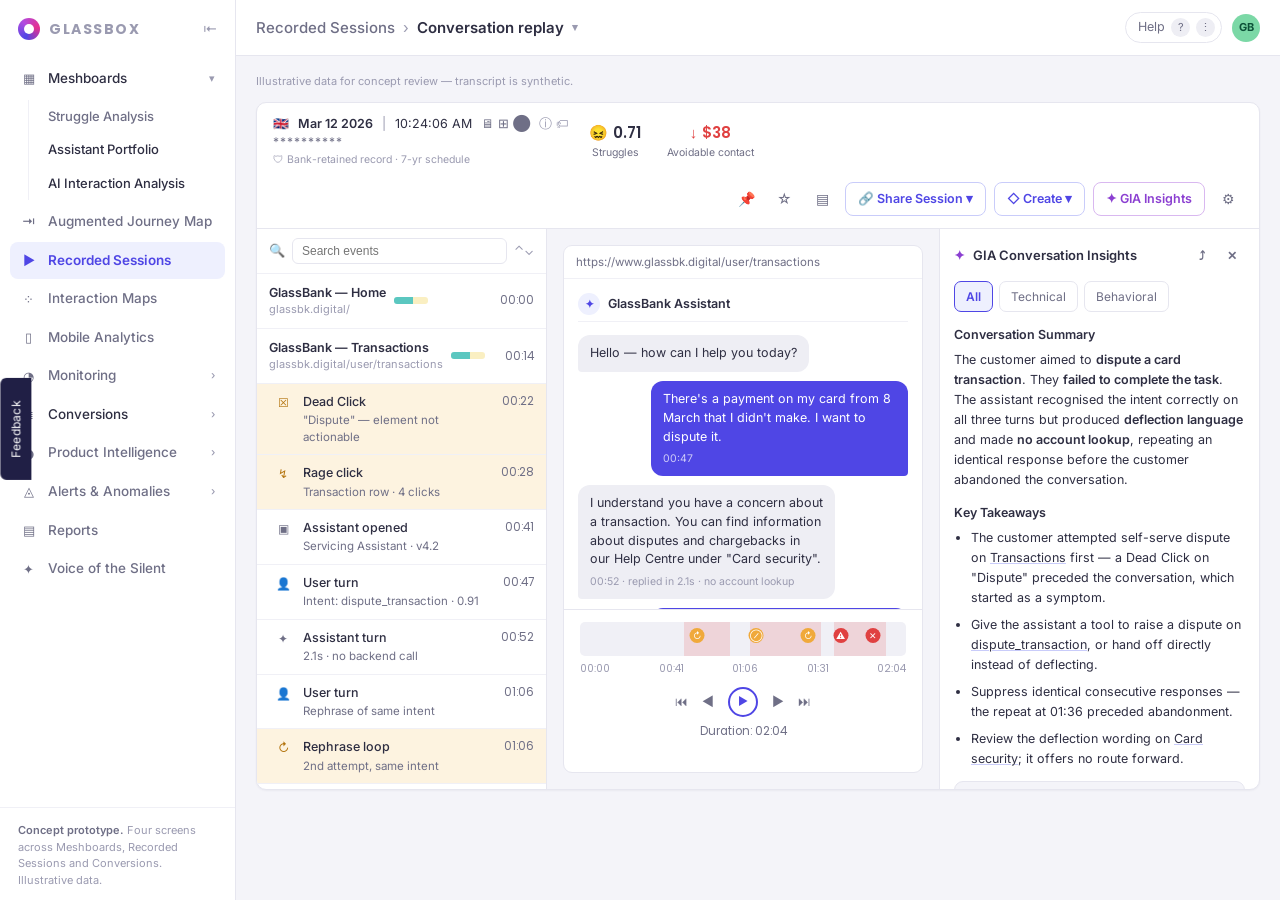
==== conversation.html @ 2b4bea92 "Add Assistant Portfolio meshboard and cross-channel evidence details New portfolio.html: an illustra" ====
<!DOCTYPE html>
<html lang="en">
<head>
<meta charset="utf-8">
<meta name="viewport" content="width=device-width, initial-scale=1">
<title>Conversation Replay · Glassbox</title>
<link rel="preconnect" href="https://fonts.googleapis.com">
<link rel="preconnect" href="https://fonts.gstatic.com" crossorigin>
<link href="https://fonts.googleapis.com/css2?family=Inter:wght@400;500;600;700&family=Poppins:wght@400;500;600;700&display=swap" rel="stylesheet">
<link rel="icon" href="data:image/svg+xml,<svg xmlns=%22http://www.w3.org/2000/svg%22 viewBox=%220 0 32 32%22><circle cx=%2216%22 cy=%2216%22 r=%2212%22 fill=%22none%22 stroke=%22%234F46E5%22 stroke-width=%227%22/></svg>">
<link rel="stylesheet" href="styles.css">
</head>
<body>
<div class="feedback-tab">Feedback</div>
<div class="app">

  <aside class="side">
    <div class="brand"><span class="mark"></span><span class="wordmark">GLASSBOX</span><span class="collapse">⇤</span></div>
    <nav class="nav">
      <a href="index.html"><span class="ico">▦</span>Meshboards<span class="chev">▾</span></a>
      <div class="subgroup">
        <button class="inert sub" tabindex="-1">Struggle Analysis</button>
        <a class="sub" href="portfolio.html">Assistant Portfolio</a>
        <a class="sub" href="index.html">AI Interaction Analysis</a>
      </div>
      <button class="inert" tabindex="-1"><span class="ico">⇥</span>Augmented Journey Map</button>
      <a class="active" href="conversation.html"><span class="ico">▶</span>Recorded Sessions</a>
      <button class="inert" tabindex="-1"><span class="ico">⁘</span>Interaction Maps</button>
      <button class="inert" tabindex="-1"><span class="ico">▯</span>Mobile Analytics</button>
      <button class="inert" tabindex="-1"><span class="ico">◔</span>Monitoring<span class="chev">›</span></button>
      <a href="funnel.html"><span class="ico">≣</span>Conversions<span class="chev">›</span></a>
      <button class="inert" tabindex="-1"><span class="ico">◑</span>Product Intelligence<span class="chev">›</span></button>
      <button class="inert" tabindex="-1"><span class="ico">◬</span>Alerts &amp; Anomalies<span class="chev">›</span></button>
      <button class="inert" tabindex="-1"><span class="ico">▤</span>Reports</button>
      <button class="inert" tabindex="-1"><span class="ico">✦</span>Voice of the Silent</button>
    </nav>
    <div class="foot">
      <b>Concept prototype.</b> Four screens across Meshboards, Recorded Sessions and Conversions. Illustrative data.
    </div>
  </aside>

  <main class="main">
    <div class="topbar">
      <div class="crumb"><span class="muted">Recorded Sessions</span><span class="sep">›</span>Conversation replay<span class="caret">▾</span></div>
      <div class="top-right">
        <div class="help">Help <span class="b">?</span><span class="b">⋮</span></div>
        <div class="avatar">GB</div>
      </div>
    </div>

    <div class="canvas">
      <div class="illus">Illustrative data for concept review — transcript is synthetic.</div>
      <div class="replay">

        <div class="rhead">
          <div>
            <div class="meta"><span>🇬🇧</span><span class="date">Mar 12 2026</span><span style="color:var(--faint)">|</span>
              <span>10:24:06 AM</span><span style="color:var(--dim)">🖥 ⊞ ⬤</span><span style="color:var(--faint)">ⓘ 🏷</span></div>
            <div class="uid">**********</div>
            <div class="guard">🛡 Bank-retained record · 7-yr schedule</div>
          </div>
          <div class="stat"><div class="n">😖 <span data-bind="replay.struggleScore">0.71</span></div><div class="c">Struggles</div></div>
          <div class="stat"><div class="n" style="color:var(--red)">↓ <span data-bind="replay.avoidableContact">$38</span></div><div class="c">Avoidable contact</div></div>
          <div class="acts">
            <button class="iconbtn" aria-label="Pin">📌</button><button class="iconbtn" aria-label="Favourite">☆</button><button class="iconbtn" aria-label="List">▤</button>
            <span class="pill">🔗 Share Session ▾</span>
            <span class="pill">◇ Create ▾</span>
            <button class="gia" id="giaBtn" aria-expanded="true" aria-controls="giaPanel">✦ GIA Insights</button>
            <button class="iconbtn" aria-label="Settings">⚙</button>
          </div>
        </div>

        <div class="rbody">

          <div class="events">
            <div class="evsearch"><span style="color:var(--faint)">🔍</span><input placeholder="Search events" aria-label="Search events"><span style="color:var(--faint)">⌃⌄</span></div>

            <div class="pagerow"><div><div class="t">GlassBank — Home</div><div class="u">glassbk.digital/</div></div>
              <div class="strugbar"></div><div class="time">00:00</div></div>
            <div class="pagerow"><div><div class="t">GlassBank — Transactions</div><div class="u">glassbk.digital/user/transactions</div></div>
              <div class="strugbar"></div><div class="time">00:14</div></div>

            <div class="ev flag"><span class="ei">☒</span><div><div class="en">Dead Click</div><div class="ed">"Dispute" — element not actionable</div></div><span class="et">00:22</span></div>
            <div class="ev flag"><span class="ei">↯</span><div><div class="en">Rage click</div><div class="ed">Transaction row · 4 clicks</div></div><span class="et">00:28</span></div>
            <div class="ev"><span class="ei">▣</span><div><div class="en">Assistant opened</div><div class="ed">Servicing Assistant · v4.2</div></div><span class="et">00:41</span></div>
            <div class="ev"><span class="ei">👤</span><div><div class="en">User turn</div><div class="ed">Intent: dispute_transaction · 0.91</div></div><span class="et">00:47</span></div>
            <div class="ev"><span class="ei">✦</span><div><div class="en">Assistant turn</div><div class="ed">2.1s · no backend call</div></div><span class="et">00:52</span></div>
            <div class="ev"><span class="ei">👤</span><div><div class="en">User turn</div><div class="ed">Rephrase of same intent</div></div><span class="et">01:06</span></div>
            <div class="ev flag"><span class="ei">↻</span><div><div class="en">Rephrase loop</div><div class="ed">2nd attempt, same intent</div></div><span class="et">01:06</span></div>
            <div class="ev"><span class="ei">✦</span><div><div class="en">Assistant turn</div><div class="ed">1.9s · no backend call</div></div><span class="et">01:11</span></div>
            <div class="ev flag"><span class="ei">⊘</span><div><div class="en">Deflection language</div><div class="ed">"you'll need to contact us"</div></div><span class="et">01:11</span></div>
            <div class="ev"><span class="ei">👤</span><div><div class="en">User turn</div><div class="ed">Rephrase of same intent</div></div><span class="et">01:31</span></div>
            <div class="ev flag"><span class="ei">↻</span><div><div class="en">Rephrase loop</div><div class="ed">3rd attempt, same intent</div></div><span class="et">01:31</span></div>
            <div class="ev bad"><span class="ei">⚠</span><div><div class="en">Repeated intent failure</div><div class="ed">dispute_transaction · 3 turns</div></div><span class="et">01:36</span></div>
            <div class="ev bad"><span class="ei">✕</span><div><div class="en">Conversation abandoned</div><div class="ed">Closed without escalating</div></div><span class="et">01:52</span></div>
            <div class="ev"><span class="ei">↩</span><div><div class="en">Page exit</div><div class="ed">No task completed</div></div><span class="et">02:04</span></div>
            <div class="ev flag"><span class="ei">☎</span><div><div class="en">Contact centre call</div><div class="ed">Next day · same topic</div></div><span class="et">+1 day</span></div>
          </div>

          <div class="stage">
            <div class="browser">
              <div class="url">https://www.glassbk.digital/user/transactions</div>
              <div class="chatwrap">
                <div class="chat-h"><span class="avat">✦</span><span class="nm">GlassBank Assistant</span></div>

                <div class="msg bot">Hello — how can I help you today?</div>
                <div class="msg user">There's a payment on my card from 8 March that I didn't make. I want to dispute it.
                  <span class="lat">00:47</span></div>
                <div class="msg bot">I understand you have a concern about a transaction. You can find information about
                  disputes and chargebacks in our Help Centre under "Card security".
                  <span class="lat">00:52 · replied in 2.1s · no account lookup</span></div>
                <div class="msg user">I don't want an article. I need to actually report this specific payment.
                  <span class="lat">01:06</span></div>
                <div class="flagline">↻ Rephrase loop — same intent, 2nd attempt</div>
                <div class="msg bot">I'm not able to raise a dispute for you here. You'll need to contact us so a member
                  of the team can look into it.
                  <span class="lat">01:11 · replied in 1.9s · no account lookup</span></div>
                <div class="flagline">⊘ Deflection language detected</div>
                <div class="msg user">Can you at least tell me what the payment was?
                  <span class="lat">01:31</span></div>
                <div class="msg bot">I'm not able to raise a dispute for you here. You'll need to contact us so a member
                  of the team can look into it.
                  <span class="lat">01:36 · identical response</span></div>
                <div class="flagline bad">⚠ Repeated intent failure — conversation abandoned at 01:52</div>
              </div>

              <div class="scrub">
                <div class="track">
                  <div class="band" style="left:32%;width:14%"></div>
                  <div class="band" style="left:52%;width:22%"></div>
                  <div class="band" style="left:78%;width:16%"></div>
                  <div class="mk" style="left:36%">↻</div>
                  <div class="mk" style="left:54%">⊘</div>
                  <div class="mk" style="left:70%">↻</div>
                  <div class="mk r" style="left:80%">⚠</div>
                  <div class="mk r" style="left:90%">✕</div>
                </div>
                <div class="ticks"><span>00:00</span><span>00:41</span><span>01:06</span><span>01:31</span><span>02:04</span></div>
                <div class="controls">
                  <span>⏮</span><span>◀</span><span class="play">▶</span><span>▶</span><span>⏭</span>
                </div>
                <div class="dur" style="text-align:center;margin-top:6px">Duration: <span data-bind="replay.duration">02:04</span></div>
              </div>
            </div>
          </div>

          <div class="insights ins" id="giaPanel">
            <div class="ins-h"><span style="color:#8B3FD1">✦</span>GIA Conversation Insights
              <span class="ins-acts"><button class="iconbtn" aria-label="Share insights">⤴</button><button class="iconbtn" id="giaClose" aria-label="Close insights">✕</button></span>
            </div>
            <div class="tabs">
              <button class="on">All</button><button>Technical</button><button>Behavioral</button>
            </div>

            <h4>Conversation Summary</h4>
            <p>The customer aimed to <b>dispute a card transaction</b>. They <b>failed to complete the task</b>.
               The assistant recognised the intent correctly on all three turns but produced
               <b>deflection language</b> and made <b>no account lookup</b>, repeating an identical response
               before the customer abandoned the conversation.</p>

            <h4>Key Takeaways</h4>
            <ul>
              <li>The customer attempted self-serve dispute on <u>Transactions</u> first — a Dead Click on "Dispute" preceded the conversation, which started as a symptom.</li>
              <li>Give the assistant a tool to raise a dispute on <u>dispute_transaction</u>, or hand off directly instead of deflecting.</li>
              <li>Suppress identical consecutive responses — the repeat at 01:36 preceded abandonment.</li>
              <li>Review the deflection wording on <u>Card security</u>; it offers no route forward.</li>
            </ul>

            <div class="verdict">
              <div class="top"><span style="color:var(--red)">⚑</span><span class="name">Missing tooling</span><span class="conf">87% confidence</span></div>
              <div class="why">
                Consistent with a missing capability: <em>intent recognised</em> at 0.91 on all turns ·
                <em>no backend call</em> during the conversation ·
                <em>deflection phrasing</em> matched on 2 turns · <em>no state change</em> on the account.<br>
                Seen in <u>4,212 conversations</u> with this signature this month.
              </div>
            </div>

            <div class="askbox">Ask a question about this conversation<span class="go">→</span></div>
          </div>

        </div>
      </div>
    </div>
  </main>
</div>

<script src="data.js"></script>
<script src="app.js"></script>
</body>
</html>
---- styles.css ----
/* Glassbox — AI Interaction Analysis concept prototype */

:root{
  --bg:#F4F4F9; --card:#FFFFFF; --border:#E6E6EF; --border-soft:#F0F0F6;
  --text:#2E2E42; --dim:#6F6F86; --faint:#9A9AB0;
  --indigo:#4F46E5; --indigo-soft:#EEF0FE; --indigo-line:#C9CCFA;
  --navy:#201F45; --pink:#E5308F;
  --amber:#F0A93B; --amber-soft:#FDF3E0;
  --red:#E04141; --red-band:rgba(224,65,65,.16); --red-soft:#FBE3E3;
  --green:#12A57A; --green-soft:#DEF5EC;
  --yellow-chip:#FAEFC2; --grey-chip:#EEEEF4;
  --teal:#5BC7C0;
  --shadow:0 1px 2px rgba(32,31,69,.05);
}
@media (prefers-color-scheme: dark){
  :root:not([data-theme="light"]){
    --bg:#131226; --card:#1C1B33; --border:#2C2A4A; --border-soft:#26243F;
    --text:#E8E8F2; --dim:#A5A5BE; --faint:#7C7C97;
    --indigo:#8F87FF; --indigo-soft:#26244A; --indigo-line:#3B3770;
    --grey-chip:#2C2A4A; --yellow-chip:#4A3F1A; --green-soft:#123A2E; --red-soft:#3D1E1E; --amber-soft:#3A2C14;
    --shadow:0 1px 2px rgba(0,0,0,.3);
  }
}
:root[data-theme="dark"]{
  --bg:#131226; --card:#1C1B33; --border:#2C2A4A; --border-soft:#26243F;
  --text:#E8E8F2; --dim:#A5A5BE; --faint:#7C7C97;
  --indigo:#8F87FF; --indigo-soft:#26244A; --indigo-line:#3B3770;
  --grey-chip:#2C2A4A; --yellow-chip:#4A3F1A; --green-soft:#123A2E; --red-soft:#3D1E1E; --amber-soft:#3A2C14;
  --shadow:0 1px 2px rgba(0,0,0,.3);
}

*{box-sizing:border-box}
html,body{margin:0;padding:0}
body{
  background:var(--bg); color:var(--text);
  font-family:Inter,-apple-system,BlinkMacSystemFont,"Segoe UI",Roboto,sans-serif;
  font-size:13px; line-height:1.45; -webkit-font-smoothing:antialiased;
}
.num{font-family:Poppins,Inter,sans-serif}
button{font:inherit;color:inherit;background:none;border:none;cursor:pointer}
a{color:var(--indigo)}

/* ---------- shell ---------- */
.app{display:flex;min-height:100vh;position:relative}
.feedback-tab{
  position:fixed;left:0;top:42%;background:var(--navy);color:#fff;
  writing-mode:vertical-rl;transform:rotate(180deg);
  padding:22px 7px;border-radius:0 6px 6px 0;font-size:12px;letter-spacing:.02em;z-index:60
}

/* sidebar */
.side{
  width:236px;flex:0 0 236px;background:var(--card);border-right:1px solid var(--border);
  display:flex;flex-direction:column;padding:16px 0 12px;position:sticky;top:0;height:100vh
}
.brand{display:flex;align-items:center;gap:9px;padding:2px 18px 20px}
.brand .mark{width:22px;height:22px;border-radius:50%;
  background:conic-gradient(from 200deg,#4F46E5,#B14BE0,#E5308F,#4F46E5);
  position:relative}
.brand .mark::after{content:"";position:absolute;inset:6px;border-radius:50%;background:var(--card)}
.brand .wordmark{font-family:Poppins;font-weight:700;letter-spacing:.11em;font-size:14px;color:var(--faint)}
.brand .collapse{margin-left:auto;color:var(--faint);font-size:14px}
.nav{display:flex;flex-direction:column;gap:1px;padding:0 10px}
.nav a,.nav button{
  display:flex;align-items:center;gap:11px;width:100%;text-align:left;
  padding:9px 10px;border-radius:8px;color:var(--text);font-size:13.5px;font-weight:500;
  text-decoration:none
}
.nav a .ico,.nav button .ico{width:17px;text-align:center;color:var(--dim);font-size:13px}
.nav a .chev,.nav button .chev{margin-left:auto;color:var(--faint);font-size:11px}
.nav a:hover,.nav button:hover{background:var(--border-soft)}
.nav a.active{background:var(--indigo-soft);color:var(--indigo);font-weight:600}
.nav a.active .ico{color:var(--indigo)}
.nav button.inert{color:var(--dim);cursor:default}
.nav button.inert:hover{background:transparent}
.nav a.parent-open{font-weight:600}
.nav .subgroup{display:flex;flex-direction:column;gap:1px;margin:1px 0 2px 18px;
  padding-left:9px;border-left:1px solid var(--border-soft)}
.nav .sub{padding:7px 10px;font-size:13px;gap:0}
.nav a.sub.active{background:var(--indigo-soft);color:var(--indigo);font-weight:600}
.side .foot{margin-top:auto;padding:14px 18px 0;border-top:1px solid var(--border-soft);
  color:var(--faint);font-size:11px;line-height:1.5}
.side .foot b{color:var(--dim);font-weight:600}

/* main */
.main{flex:1;min-width:0;display:flex;flex-direction:column}
.topbar{
  background:var(--card);border-bottom:1px solid var(--border);
  padding:12px 20px;display:flex;align-items:center;gap:12px;flex-wrap:wrap
}
.crumb{display:flex;align-items:center;gap:8px;font-size:15px;font-weight:600}
.crumb .sep{color:var(--faint);font-weight:400}
.crumb .muted{color:var(--dim);font-weight:500}
.crumb .caret{color:var(--faint);font-size:11px}
.top-right{margin-left:auto;display:flex;align-items:center;gap:10px}
.pill{
  display:inline-flex;align-items:center;gap:7px;border:1px solid var(--indigo-line);
  color:var(--indigo);background:var(--card);border-radius:8px;padding:7px 12px;
  font-size:12.5px;font-weight:600;white-space:nowrap
}
.pill.green{border-color:#9FE3CB;color:var(--green)}
.pill.plain{border-color:var(--border);color:var(--dim);font-weight:500}
.dots{width:13px;height:13px;flex:0 0 13px;border-radius:3px;
  background:radial-gradient(circle at 30% 30%,var(--indigo) 32%,transparent 33%),
             radial-gradient(circle at 72% 44%,var(--indigo) 26%,transparent 27%),
             radial-gradient(circle at 42% 76%,var(--indigo) 26%,transparent 27%)}
.iconbtn{width:30px;height:30px;border-radius:7px;display:grid;place-items:center;color:var(--dim);font-size:14px}
.iconbtn:hover{background:var(--border-soft)}
.help{border:1px solid var(--border);border-radius:20px;padding:5px 6px 5px 12px;
  display:flex;align-items:center;gap:6px;color:var(--dim);font-size:12.5px}
.help .b{width:19px;height:19px;border-radius:50%;background:var(--grey-chip);display:grid;place-items:center;font-size:11px}
.avatar{width:28px;height:28px;border-radius:50%;background:#7BD8A6;color:#0C5137;
  display:grid;place-items:center;font-size:11px;font-weight:700}

.filters{background:var(--card);border-bottom:1px solid var(--border);
  padding:10px 20px;display:flex;align-items:center;gap:10px;flex-wrap:wrap}
.canvas{padding:18px 20px 40px}
.illus{font-size:11px;color:var(--faint);padding:0 0 12px}

/* cards */
.grid{display:grid;gap:14px}
.card{background:var(--card);border:1px solid var(--border);border-radius:10px;box-shadow:var(--shadow)}
.card .hd{padding:13px 16px 0;display:flex;align-items:flex-start;gap:8px}
.card .hd h3{margin:0;font-size:13px;font-weight:600;letter-spacing:.01em}
.card .hd .info{color:var(--faint);font-size:11px}
.card .hd .gear{margin-left:auto;color:var(--faint);font-size:12px}
.card .sub{font-size:11.5px;color:var(--dim);padding:2px 16px 0}
.card .bd{padding:12px 16px 16px}

.row4{grid-template-columns:minmax(190px,1fr) minmax(240px,1.5fr) minmax(210px,1.1fr) minmax(240px,1.5fr)}
@media(max-width:1180px){.row4{grid-template-columns:1fr 1fr}}
@media(max-width:720px){.row4{grid-template-columns:1fr}}

.scorewrap{display:flex;align-items:center;gap:12px;padding:6px 0 2px}
.face{width:38px;height:38px;border-radius:50%;display:grid;place-items:center;font-size:20px;background:var(--red-soft)}
.bigscore{font-family:Poppins;font-size:34px;font-weight:600;line-height:1}
.rank{display:inline-block;margin-top:10px;padding:5px 14px;border-radius:6px;font-size:12px;font-weight:600}
.rank.poor{background:var(--red-soft);color:var(--red)}
.rank.good{background:var(--green-soft);color:var(--green)}

.kv{display:flex;gap:26px;flex-wrap:wrap}
.kv .k{font-size:11.5px;color:var(--dim);display:flex;align-items:center;gap:5px}
.kv .v{font-family:Poppins;font-size:20px;font-weight:600;margin-top:2px}
.kv .v small{font-family:Inter;font-size:12px;font-weight:500;color:var(--dim)}
.total{font-family:Poppins;font-size:28px;font-weight:600}
.delta{font-size:11.5px;font-weight:600}
.delta.up{color:var(--red)} .delta.down{color:var(--green)}

/* table */
.tbl{width:100%;border-collapse:collapse}
.tbl th{
  text-align:left;font-size:11.5px;font-weight:500;color:var(--dim);
  padding:0 12px 10px;border-bottom:1px solid var(--border-soft);white-space:nowrap
}
.tbl th.r{text-align:right}
.tbl td{padding:11px 12px;border-bottom:1px solid var(--border-soft);font-size:13px;vertical-align:middle}
.tbl tr:last-child td{border-bottom:none}
.tbl tbody tr{cursor:pointer}
.tbl tbody tr:hover{background:var(--border-soft)}
.tbl tbody tr.sel{background:var(--indigo-soft)}
.intent{display:flex;align-items:center;gap:10px;font-weight:500}
.tick{width:24px;height:24px;border-radius:50%;display:grid;place-items:center;font-size:12px;background:var(--amber-soft);color:#B47510}
.tick.grey{background:var(--grey-chip);color:var(--dim)}
.affected{white-space:nowrap}
.affected span{color:var(--dim);font-size:12px;margin-left:5px}
.minibar{height:5px;border-radius:3px;background:var(--indigo);min-width:2px}
.chip{display:inline-block;padding:3px 9px;border-radius:5px;font-size:12px;font-weight:600;font-family:Poppins}
.chip.hi{background:var(--yellow-chip);color:#7A5B0B}
.chip.lo{background:var(--grey-chip);color:var(--dim)}
.cause{font-size:12.5px;color:var(--dim)}
.cause b{color:var(--text);font-weight:600}
.arrow{color:var(--indigo);font-size:14px;text-align:right}

.split{display:grid;grid-template-columns:1fr 340px;gap:14px;margin-top:14px}
@media(max-width:1080px){.split{grid-template-columns:1fr}}

.donut{display:flex;align-items:center;gap:14px}
.donut .lbl{font-size:11.5px;color:var(--dim)}
.donut .n{font-family:Poppins;font-size:22px;font-weight:600}
.seealso{border-top:1px solid var(--border-soft);margin-top:14px;padding-top:12px}
.seealso h4{margin:0 0 9px;font-size:11.5px;font-weight:600;color:var(--dim)}
.seealso a{display:block;border:1px solid var(--border);border-radius:8px;padding:9px 12px;
  margin-bottom:8px;text-decoration:none;font-size:12.5px;font-weight:600}
.seealso a:hover{background:var(--indigo-soft)}
.causelist{margin-top:4px}
.causerow{display:flex;align-items:center;gap:9px;padding:7px 0;font-size:12.5px}
.causerow .bar{height:6px;border-radius:3px;flex:1;background:var(--grey-chip);overflow:hidden}
.causerow .bar i{display:block;height:100%;border-radius:3px}
.causerow .pc{width:34px;text-align:right;color:var(--dim);font-size:12px}

/* ---------- replay ---------- */
.replay{background:var(--card);border:1px solid var(--border);border-radius:10px;overflow:hidden;box-shadow:var(--shadow)}
.rhead{display:flex;align-items:center;gap:14px;padding:12px 16px;border-bottom:1px solid var(--border);flex-wrap:wrap}
.rhead .meta{display:flex;align-items:center;gap:9px;font-size:12.5px}
.rhead .meta .date{font-weight:600}
.rhead .uid{font-size:12px;color:var(--dim);letter-spacing:.08em}
.stat{text-align:center;padding:0 6px}
.stat .n{font-family:Poppins;font-size:15px;font-weight:600;display:flex;align-items:center;gap:5px;justify-content:center}
.stat .c{font-size:10.5px;color:var(--dim);margin-top:1px}
.rhead .acts{margin-left:auto;display:flex;align-items:center;gap:8px}
.gia{border:1px solid #D9B8F0;color:#8B3FD1;border-radius:8px;padding:7px 12px;font-size:12.5px;font-weight:600;
  display:inline-flex;align-items:center;gap:6px}
.rbody{display:grid;grid-template-columns:290px 1fr 320px}
.rbody.gia-hidden{grid-template-columns:290px 1fr}
@media(max-width:1180px){.rbody{grid-template-columns:1fr}}
.events{border-right:1px solid var(--border);max-height:560px;overflow:auto}
.evsearch{padding:9px 12px;border-bottom:1px solid var(--border-soft);display:flex;gap:7px;align-items:center}
.evsearch input{flex:1;border:1px solid var(--border);border-radius:6px;padding:5px 9px;font-size:12px;
  background:var(--card);color:var(--text)}
.pagerow{padding:10px 12px;border-bottom:1px solid var(--border-soft);display:flex;align-items:center;gap:8px}
.pagerow .t{font-weight:600;font-size:12.5px}
.pagerow .u{font-size:11px;color:var(--faint)}
.pagerow .time{margin-left:auto;font-size:11.5px;color:var(--dim);font-family:Poppins}
.strugbar{width:34px;height:7px;border-radius:3px;background:linear-gradient(90deg,var(--teal) 55%,var(--yellow-chip) 55%)}
.ev{display:flex;gap:10px;padding:9px 12px 9px 16px;border-bottom:1px solid var(--border-soft);align-items:flex-start}
.ev .ei{width:20px;flex:0 0 20px;text-align:center;font-size:12px;color:var(--dim);margin-top:1px}
.ev .en{font-size:12.5px;font-weight:500}
.ev .ed{font-size:11.5px;color:var(--dim);margin-top:1px}
.ev .et{margin-left:auto;font-size:11.5px;color:var(--dim);font-family:Poppins}
.ev.flag{background:var(--amber-soft)}
.ev.flag .ei{color:#B47510}
.ev.bad{background:var(--red-soft)}
.ev.bad .ei{color:var(--red)}

.stage{padding:16px;background:var(--bg);display:flex;flex-direction:column;min-width:0}
.browser{background:var(--card);border:1px solid var(--border);border-radius:9px;overflow:hidden;flex:1;display:flex;flex-direction:column}
.url{padding:8px 12px;border-bottom:1px solid var(--border-soft);font-size:11.5px;color:var(--dim);
  overflow:hidden;text-overflow:ellipsis;white-space:nowrap}
.chatwrap{padding:14px;display:flex;flex-direction:column;gap:9px;overflow:auto;max-height:330px}
.chat-h{display:flex;align-items:center;gap:8px;padding-bottom:6px;border-bottom:1px solid var(--border-soft);margin-bottom:4px}
.chat-h .avat{width:22px;height:22px;border-radius:50%;background:var(--indigo-soft);color:var(--indigo);
  display:grid;place-items:center;font-size:11px;font-weight:700}
.chat-h .nm{font-size:12.5px;font-weight:600}
.msg{max-width:78%;padding:9px 12px;border-radius:12px;font-size:12.5px;line-height:1.5}
.msg.bot{background:var(--grey-chip);border-bottom-left-radius:4px;align-self:flex-start}
.msg.user{background:var(--indigo);color:#fff;border-bottom-right-radius:4px;align-self:flex-end}
.msg .lat{display:block;font-size:10.5px;color:var(--faint);margin-top:5px}
.msg.user .lat{color:rgba(255,255,255,.72)}
.flagline{align-self:center;font-size:11px;color:#B47510;background:var(--amber-soft);
  padding:3px 10px;border-radius:20px;font-weight:600;text-align:center}
.flagline.bad{color:var(--red);background:var(--red-soft)}

.scrub{padding:12px 16px;border-top:1px solid var(--border)}
.track{position:relative;height:34px;background:var(--border-soft);border-radius:5px;overflow:hidden}
.band{position:absolute;top:0;bottom:0;background:var(--red-band)}
.mk{position:absolute;top:6px;width:15px;height:15px;border-radius:50%;background:var(--amber);
  color:#fff;font-size:9px;display:grid;place-items:center;transform:translateX(-50%)}
.mk.r{background:var(--red)}
.ticks{display:flex;justify-content:space-between;font-size:10.5px;color:var(--faint);margin-top:5px;font-family:Poppins}
.controls{display:flex;align-items:center;gap:14px;justify-content:center;margin-top:10px;color:var(--dim)}
.controls .play{width:30px;height:30px;border-radius:50%;border:2px solid var(--indigo);color:var(--indigo);
  display:grid;place-items:center;font-size:11px}
.dur{font-size:11.5px;color:var(--dim);font-family:Poppins}

.insights{border-left:1px solid var(--border);padding:14px;max-height:560px;overflow:auto}
.ins-h{display:flex;align-items:center;gap:8px;font-weight:600;font-size:13px;margin-bottom:12px}
.tabs{display:flex;gap:6px;margin-bottom:12px}
.tabs button{border:1px solid var(--border);border-radius:7px;padding:6px 11px;font-size:12px;color:var(--dim)}
.tabs button.on{border-color:var(--indigo);color:var(--indigo);font-weight:600;background:var(--indigo-soft)}
.ins h4{margin:14px 0 6px;font-size:12.5px;font-weight:600}
.ins p{margin:0;font-size:12.5px;line-height:1.6;color:var(--text)}
.ins b{font-weight:600}
.ins ul{margin:6px 0 0;padding-left:17px}
.ins li{font-size:12.5px;line-height:1.6;margin-bottom:7px}
.ins u{text-decoration-color:var(--indigo-line)}
.verdict{border:1px solid var(--border);border-radius:9px;padding:11px 12px;margin-top:12px;background:var(--bg)}
.verdict .top{display:flex;align-items:center;gap:8px}
.verdict .name{font-weight:600;font-size:13px}
.verdict .conf{margin-left:auto;font-size:11.5px;color:var(--dim);font-family:Poppins}
.verdict .why{margin-top:8px;font-size:12px;color:var(--dim);line-height:1.6}
.verdict .why em{color:var(--text);font-style:normal;font-weight:500}
.askbox{margin-top:14px;border:1px solid var(--indigo-line);border-radius:8px;padding:8px 11px;
  display:flex;align-items:center;gap:8px;font-size:12.5px;color:var(--faint)}
.askbox .go{margin-left:auto;color:var(--indigo)}

/* GIA panel chrome — shared by the replay column and the dashboard overlay */
.ins-h .ins-acts{margin-left:auto;display:flex;align-items:center;gap:4px}
.ins-h .iconbtn{width:26px;height:26px;font-size:12px}
.gia-panel{
  position:fixed;top:96px;right:20px;z-index:70;width:390px;max-width:calc(100vw - 40px);
  max-height:calc(100vh - 130px);overflow:auto;
  background:var(--card);border:1px solid var(--border);border-radius:12px;
  box-shadow:0 8px 28px rgba(32,31,69,.14);padding:14px
}
:root[data-theme="dark"] .gia-panel{box-shadow:0 8px 28px rgba(0,0,0,.5)}
@media (prefers-color-scheme: dark){
  :root:not([data-theme="light"]) .gia-panel{box-shadow:0 8px 28px rgba(0,0,0,.5)}
}
@media(max-width:720px){.gia-panel{left:20px;width:auto}}
.gia-panel .cohort{font-size:11.5px;color:var(--dim);margin-top:2px}

/* date range picker */
.range-picker{position:relative;display:flex;flex-direction:column;align-items:flex-end;gap:3px}
.range-picker .pill{cursor:pointer}
.rp-updated{font-size:11px;color:var(--faint);text-align:right}
.rp-menu{
  position:absolute;top:36px;right:0;z-index:80;width:240px;
  background:var(--card);border:1px solid var(--border);border-radius:10px;
  box-shadow:0 8px 28px rgba(32,31,69,.14);padding:6px
}
:root[data-theme="dark"] .rp-menu{box-shadow:0 8px 28px rgba(0,0,0,.5)}
@media (prefers-color-scheme: dark){
  :root:not([data-theme="light"]) .rp-menu{box-shadow:0 8px 28px rgba(0,0,0,.5)}
}
.rp-opt{display:block;width:100%;text-align:left;padding:8px 10px;border-radius:7px;
  font-size:12.5px;font-weight:500;color:var(--text)}
.rp-opt:hover{background:var(--border-soft)}
.rp-opt.on{background:var(--indigo-soft);color:var(--indigo);font-weight:600}

/* assistant portfolio */
.row3{grid-template-columns:1fr 1.3fr 1fr}
@media(max-width:1080px){.row3{grid-template-columns:1fr}}
.asst-meta{font-size:11px;color:var(--faint);font-weight:400;margin-top:1px}
.tbl tbody tr.norow{cursor:default}
.tbl tbody tr.norow:hover{background:transparent}
.guard{font-size:10.5px;color:var(--faint);margin-top:2px;letter-spacing:0}

@media(max-width:1180px){
  .events{border-right:none;border-bottom:1px solid var(--border);max-height:300px}
  .insights{border-left:none;border-top:1px solid var(--border);max-height:none}
}

/* ---------- funnel ---------- */
.fun{display:grid;grid-template-columns:1.35fr 1fr 1fr;gap:14px}
@media(max-width:1080px){.fun{grid-template-columns:1fr}}
.step{margin-bottom:4px}
.step .lab{display:flex;align-items:baseline;gap:9px;font-size:12.5px;margin-bottom:5px}
.step .lab .n{font-family:Poppins;font-weight:600;font-size:14px}
.step .lab .nm{font-weight:500}
.step .bar{height:34px;border-radius:5px;background:var(--indigo);opacity:.85}
.drop{font-size:11.5px;color:var(--red);margin:6px 0 12px;padding-left:2px}
.impact .line{display:flex;justify-content:space-between;padding:8px 0;border-bottom:1px solid var(--border-soft);font-size:12.5px}
.impact .line:last-child{border-bottom:none}
.impact .line b{font-family:Poppins;font-weight:600}
.impact .tot{margin-top:10px;padding-top:11px;border-top:2px solid var(--border);display:flex;justify-content:space-between;align-items:baseline}
.impact .tot .v{font-family:Poppins;font-size:24px;font-weight:600;color:var(--red)}
.ticket{background:var(--indigo-soft);border:1px solid var(--indigo-line);border-radius:9px;padding:13px 15px;margin-top:14px}
.ticket h4{margin:0 0 6px;font-size:12.5px;font-weight:600;color:var(--indigo)}
.ticket p{margin:0;font-size:12.5px;line-height:1.6}

:focus-visible{outline:2px solid var(--indigo);outline-offset:2px}
@media (prefers-reduced-motion:reduce){*{transition:none!important;animation:none!important}}
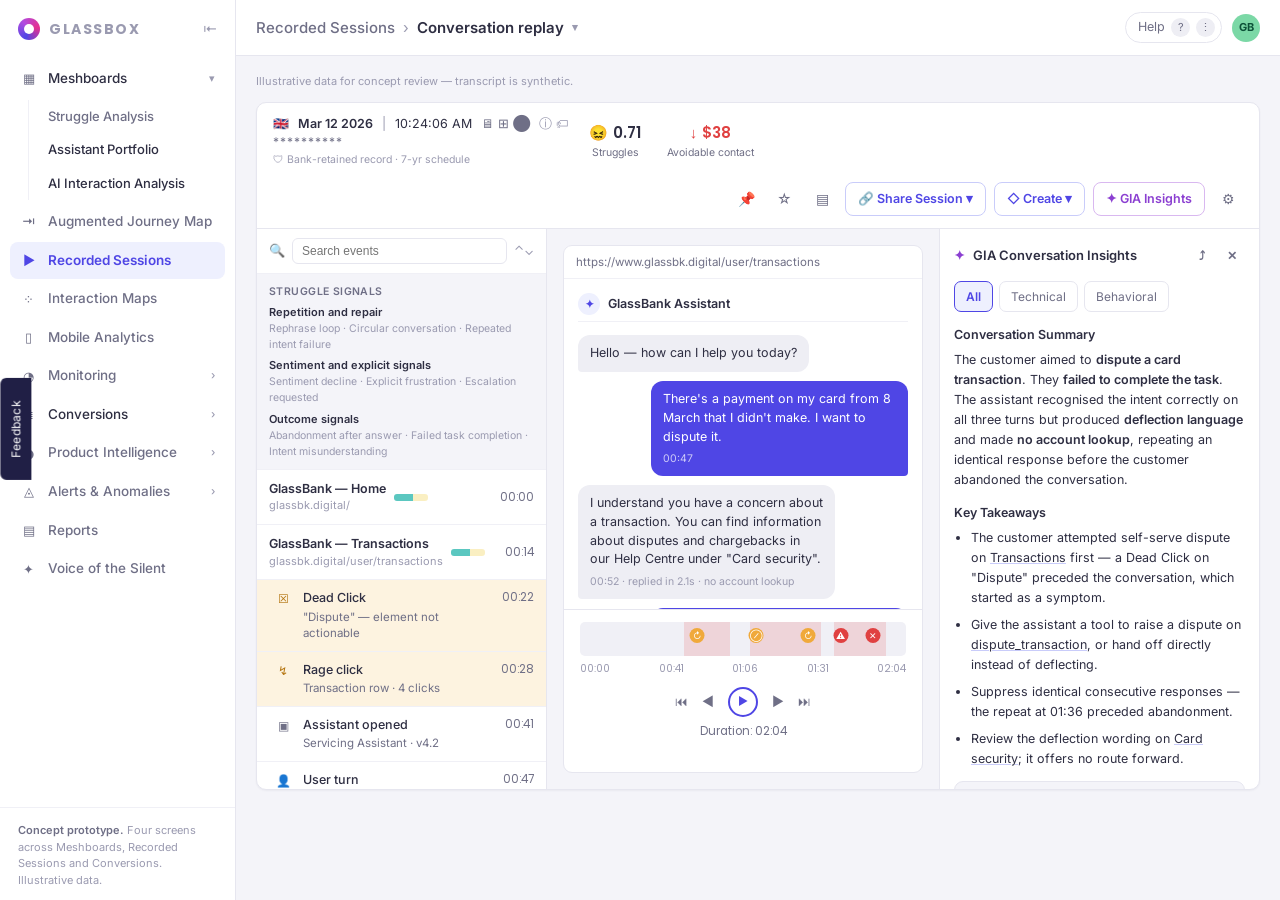
==== commit fa4e4d38: "Align prototype with the current deck: tiers, signal families, metrics Audit items 4, 2, 6, 7, 5, 8 " ====
--- a/conversation.html
+++ b/conversation.html
@@ -75,6 +75,16 @@
           <div class="events">
             <div class="evsearch"><span style="color:var(--faint)">🔍</span><input placeholder="Search events" aria-label="Search events"><span style="color:var(--faint)">⌃⌄</span></div>
 
+            <div class="siglegend">
+              <h5>Struggle signals</h5>
+              <div class="sigfam"><div class="fam">Repetition and repair</div>
+                <div class="sigs">Rephrase loop · Circular conversation · Repeated intent failure</div></div>
+              <div class="sigfam"><div class="fam">Sentiment and explicit signals</div>
+                <div class="sigs">Sentiment decline · Explicit frustration · Escalation requested</div></div>
+              <div class="sigfam"><div class="fam">Outcome signals</div>
+                <div class="sigs">Abandonment after answer · Failed task completion · Intent misunderstanding</div></div>
+            </div>
+
             <div class="pagerow"><div><div class="t">GlassBank — Home</div><div class="u">glassbk.digital/</div></div>
               <div class="strugbar"></div><div class="time">00:00</div></div>
             <div class="pagerow"><div><div class="t">GlassBank — Transactions</div><div class="u">glassbk.digital/user/transactions</div></div>
@@ -88,12 +98,16 @@
             <div class="ev"><span class="ei">👤</span><div><div class="en">User turn</div><div class="ed">Rephrase of same intent</div></div><span class="et">01:06</span></div>
             <div class="ev flag"><span class="ei">↻</span><div><div class="en">Rephrase loop</div><div class="ed">2nd attempt, same intent</div></div><span class="et">01:06</span></div>
             <div class="ev"><span class="ei">✦</span><div><div class="en">Assistant turn</div><div class="ed">1.9s · no backend call</div></div><span class="et">01:11</span></div>
-            <div class="ev flag"><span class="ei">⊘</span><div><div class="en">Deflection language</div><div class="ed">"you'll need to contact us"</div></div><span class="et">01:11</span></div>
+            <div class="ev"><span class="ei">⊘</span><div><div class="en">Deflection phrasing<span class="evtag">evidence</span></div><div class="ed">"you'll need to contact us"</div></div><span class="et">01:11</span></div>
+            <div class="ev flag"><span class="ei">!</span><div><div class="en">Explicit frustration</div><div class="ed">"I don't want an article"</div></div><span class="et">01:12</span></div>
             <div class="ev"><span class="ei">👤</span><div><div class="en">User turn</div><div class="ed">Rephrase of same intent</div></div><span class="et">01:31</span></div>
             <div class="ev flag"><span class="ei">↻</span><div><div class="en">Rephrase loop</div><div class="ed">3rd attempt, same intent</div></div><span class="et">01:31</span></div>
+            <div class="ev flag"><span class="ei">↘</span><div><div class="en">Sentiment decline</div><div class="ed">Across turns 2–4</div></div><span class="et">01:33</span></div>
+            <div class="ev bad"><span class="ei">⟳</span><div><div class="en">Circular conversation</div><div class="ed">Identical response returned</div></div><span class="et">01:36</span></div>
             <div class="ev bad"><span class="ei">⚠</span><div><div class="en">Repeated intent failure</div><div class="ed">dispute_transaction · 3 turns</div></div><span class="et">01:36</span></div>
-            <div class="ev bad"><span class="ei">✕</span><div><div class="en">Conversation abandoned</div><div class="ed">Closed without escalating</div></div><span class="et">01:52</span></div>
-            <div class="ev"><span class="ei">↩</span><div><div class="en">Page exit</div><div class="ed">No task completed</div></div><span class="et">02:04</span></div>
+            <div class="ev bad"><span class="ei">✕</span><div><div class="en">Abandonment after answer</div><div class="ed">Closed without escalating</div></div><span class="et">01:52</span></div>
+            <div class="ev bad"><span class="ei">⊗</span><div><div class="en">Failed task completion</div><div class="ed">Dispute never raised</div></div><span class="et">02:00</span></div>
+            <div class="ev"><span class="ei">↩</span><div><div class="en">Page exit</div><div class="ed">Left the Transactions page</div></div><span class="et">02:04</span></div>
             <div class="ev flag"><span class="ei">☎</span><div><div class="en">Contact centre call</div><div class="ed">Next day · same topic</div></div><span class="et">+1 day</span></div>
           </div>
 
@@ -103,22 +117,22 @@
               <div class="chatwrap">
                 <div class="chat-h"><span class="avat">✦</span><span class="nm">GlassBank Assistant</span></div>
 
-                <div class="msg bot">Hello — how can I help you today?</div>
+                <div class="msg assistant">Hello — how can I help you today?</div>
                 <div class="msg user">There's a payment on my card from 8 March that I didn't make. I want to dispute it.
                   <span class="lat">00:47</span></div>
-                <div class="msg bot">I understand you have a concern about a transaction. You can find information about
+                <div class="msg assistant">I understand you have a concern about a transaction. You can find information about
                   disputes and chargebacks in our Help Centre under "Card security".
                   <span class="lat">00:52 · replied in 2.1s · no account lookup</span></div>
                 <div class="msg user">I don't want an article. I need to actually report this specific payment.
                   <span class="lat">01:06</span></div>
                 <div class="flagline">↻ Rephrase loop — same intent, 2nd attempt</div>
-                <div class="msg bot">I'm not able to raise a dispute for you here. You'll need to contact us so a member
+                <div class="msg assistant">I'm not able to raise a dispute for you here. You'll need to contact us so a member
                   of the team can look into it.
                   <span class="lat">01:11 · replied in 1.9s · no account lookup</span></div>
                 <div class="flagline">⊘ Deflection language detected</div>
                 <div class="msg user">Can you at least tell me what the payment was?
                   <span class="lat">01:31</span></div>
-                <div class="msg bot">I'm not able to raise a dispute for you here. You'll need to contact us so a member
+                <div class="msg assistant">I'm not able to raise a dispute for you here. You'll need to contact us so a member
                   of the team can look into it.
                   <span class="lat">01:36 · identical response</span></div>
                 <div class="flagline bad">⚠ Repeated intent failure — conversation abandoned at 01:52</div>
@@ -168,11 +182,19 @@
 
             <div class="verdict">
               <div class="top"><span style="color:var(--red)">⚑</span><span class="name">Missing tooling</span><span class="conf">87% confidence</span></div>
+              <div class="cluster"><b>Cluster classification</b> — 4,212 conversations share this
+                signature this month. The cause is assigned to the cluster, not to this conversation alone.</div>
               <div class="why">
-                Consistent with a missing capability: <em>intent recognised</em> at 0.91 on all turns ·
-                <em>no backend call</em> during the conversation ·
-                <em>deflection phrasing</em> matched on 2 turns · <em>no state change</em> on the account.<br>
-                Seen in <u>4,212 conversations</u> with this signature this month.
+                Consistent with a missing capability:
+                <ul class="evlist">
+                  <li><em>Deflection phrasing matched on 2 turns</em><span class="tier t1">Tier 1</span></li>
+                  <li><em>No state change on the account after the conversation</em><span class="tier t1">Tier 1</span></li>
+                  <li><em>Identical consecutive response repeated before abandonment</em><span class="tier t1">Tier 1</span></li>
+                  <li><em>Intent recognised at 0.91 on all turns</em><span class="tier t2">Tier 2</span></li>
+                  <li><em>No backend call during the conversation</em><span class="tier t2">Tier 2</span></li>
+                </ul>
+                <div class="tierkey">Tier 1 — from the session record, day one, no assistant integration<br>
+                  Tier 2 — needs the optional assistant event schema</div>
               </div>
             </div>
 
--- a/styles.css
+++ b/styles.css
@@ -232,7 +232,7 @@
   display:grid;place-items:center;font-size:11px;font-weight:700}
 .chat-h .nm{font-size:12.5px;font-weight:600}
 .msg{max-width:78%;padding:9px 12px;border-radius:12px;font-size:12.5px;line-height:1.5}
-.msg.bot{background:var(--grey-chip);border-bottom-left-radius:4px;align-self:flex-start}
+.msg.assistant{background:var(--grey-chip);border-bottom-left-radius:4px;align-self:flex-start}
 .msg.user{background:var(--indigo);color:#fff;border-bottom-right-radius:4px;align-self:flex-end}
 .msg .lat{display:block;font-size:10.5px;color:var(--faint);margin-top:5px}
 .msg.user .lat{color:rgba(255,255,255,.72)}
@@ -307,6 +307,63 @@
 .rp-opt:hover{background:var(--border-soft)}
 .rp-opt.on{background:var(--indigo-soft);color:var(--indigo);font-weight:600}
 
+/* info tooltips */
+.info{position:relative;cursor:help}
+.info::after{
+  content:attr(data-tip);position:absolute;left:50%;top:calc(100% + 7px);
+  transform:translateX(-50%);width:220px;z-index:90;
+  background:var(--navy);color:#fff;font-size:11.5px;line-height:1.5;
+  font-weight:400;font-family:Inter,sans-serif;text-align:left;
+  padding:8px 10px;border-radius:7px;
+  opacity:0;visibility:hidden;pointer-events:none
+}
+.info:hover::after,.info:focus-visible::after{opacity:1;visibility:visible}
+.info.tip-left::after{left:auto;right:-8px;transform:none}
+.info.src{
+  display:inline-block;margin-left:6px;padding:1px 5px;border-radius:4px;
+  background:var(--grey-chip);color:var(--dim);font-size:9.5px;font-weight:600;
+  letter-spacing:.02em;vertical-align:1px
+}
+.srclegend{font-size:11px;color:var(--faint);padding:0 16px 13px;line-height:1.5}
+
+/* capture tier chips (Tier 1 day one · Tier 2 assistant event schema) */
+.tier{display:inline-block;margin-left:6px;padding:1px 6px;border-radius:4px;
+  font-size:10px;font-weight:600;font-family:Inter,sans-serif;vertical-align:1px;white-space:nowrap}
+.tier.t1{background:var(--green-soft);color:var(--green)}
+.tier.t2{background:var(--grey-chip);color:var(--dim)}
+.evlist{margin:8px 0 0;padding:0;list-style:none}
+.evlist li{font-size:12px;color:var(--dim);line-height:1.5;padding:3px 0}
+.evlist li em{color:var(--text);font-style:normal;font-weight:500}
+.tierkey{margin-top:9px;padding-top:8px;border-top:1px solid var(--border-soft);
+  font-size:10.5px;color:var(--faint);line-height:1.6}
+.cluster{margin-top:9px;padding:7px 9px;border-radius:6px;background:var(--indigo-soft);
+  font-size:11.5px;color:var(--indigo);font-weight:600}
+.cluster b{font-weight:700}
+
+/* struggle signal families legend */
+.siglegend{padding:10px 12px;border-bottom:1px solid var(--border-soft);background:var(--bg)}
+.siglegend h5{margin:0 0 6px;font-size:10.5px;font-weight:600;color:var(--dim);
+  text-transform:uppercase;letter-spacing:.04em}
+.sigfam{margin-bottom:6px}
+.sigfam:last-child{margin-bottom:0}
+.sigfam .fam{font-size:11px;font-weight:600;color:var(--text)}
+.sigfam .sigs{font-size:10.5px;color:var(--faint);line-height:1.5}
+.ev .evtag{display:inline-block;margin-left:6px;padding:0 5px;border-radius:3px;
+  background:var(--grey-chip);color:var(--dim);font-size:9.5px;font-weight:600}
+
+/* platform selector */
+.seg{display:inline-flex;border:1px solid var(--border);border-radius:8px;overflow:hidden}
+.seg button{padding:6px 11px;font-size:12.5px;font-weight:500;color:var(--dim)}
+.seg button+button{border-left:1px solid var(--border)}
+.seg button:hover{background:var(--border-soft)}
+.seg button.on{background:var(--indigo-soft);color:var(--indigo);font-weight:600}
+
+/* backlog actions */
+.ticket .acts{display:flex;gap:8px;margin-top:11px;flex-wrap:wrap}
+.ticket .acts button{border:1px solid var(--indigo-line);background:var(--card);
+  color:var(--indigo);border-radius:7px;padding:6px 11px;font-size:12px;font-weight:600}
+.ticket .acts button:hover{background:var(--card)}
+
 /* assistant portfolio */
 .row3{grid-template-columns:1fr 1.3fr 1fr}
 @media(max-width:1080px){.row3{grid-template-columns:1fr}}
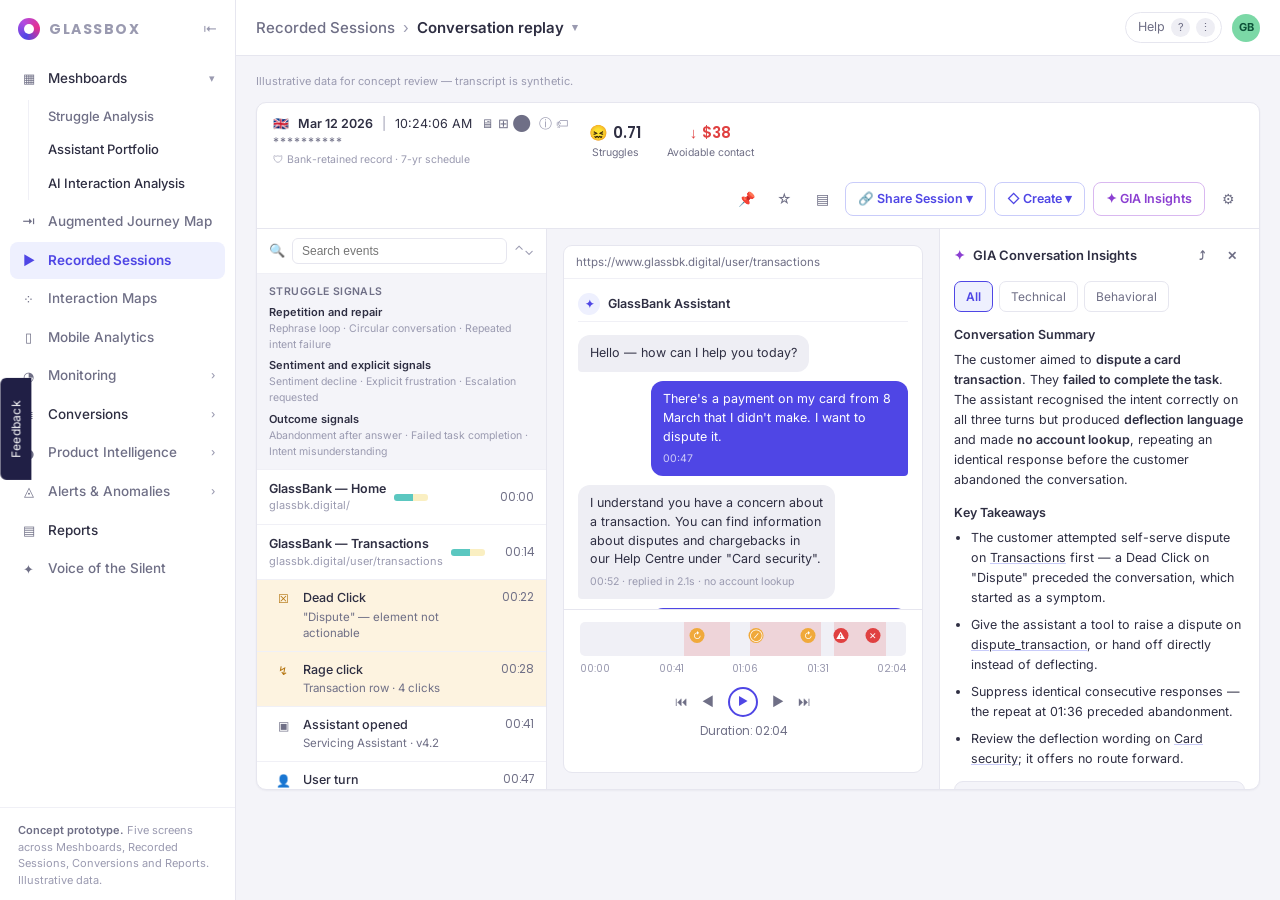
==== commit c91fb4b7: "Add report.html: bottom line and first finding card (phase A) Fourth screen: the synthesis artefact " ====
--- a/conversation.html
+++ b/conversation.html
@@ -31,11 +31,11 @@
       <a href="funnel.html"><span class="ico">≣</span>Conversions<span class="chev">›</span></a>
       <button class="inert" tabindex="-1"><span class="ico">◑</span>Product Intelligence<span class="chev">›</span></button>
       <button class="inert" tabindex="-1"><span class="ico">◬</span>Alerts &amp; Anomalies<span class="chev">›</span></button>
-      <button class="inert" tabindex="-1"><span class="ico">▤</span>Reports</button>
+      <a href="report.html"><span class="ico">▤</span>Reports</a>
       <button class="inert" tabindex="-1"><span class="ico">✦</span>Voice of the Silent</button>
     </nav>
     <div class="foot">
-      <b>Concept prototype.</b> Four screens across Meshboards, Recorded Sessions and Conversions. Illustrative data.
+      <b>Concept prototype.</b> Five screens across Meshboards, Recorded Sessions, Conversions and Reports. Illustrative data.
     </div>
   </aside>
 
--- a/styles.css
+++ b/styles.css
@@ -397,3 +397,42 @@
 
 :focus-visible{outline:2px solid var(--indigo);outline-offset:2px}
 @media (prefers-reduced-motion:reduce){*{transition:none!important;animation:none!important}}
+
+/* ---------- weekly report (report.html) ---------- */
+.doc{max-width:860px}
+.doc h2{margin:26px 0 4px;font-size:15px;font-weight:600;letter-spacing:.01em}
+.doc .seclead{font-size:12px;color:var(--dim);margin-bottom:10px}
+.rephead{margin-bottom:4px}
+.rephead h1{margin:0;font-size:20px;font-weight:600;letter-spacing:.01em}
+.rephead .meta{font-size:12px;color:var(--dim);margin-top:3px}
+
+.bottomline{background:var(--indigo-soft);border:1px solid var(--indigo-line);
+  border-radius:10px;padding:18px 20px;margin-top:12px}
+.bottomline h3{margin:0 0 8px;font-size:12px;font-weight:600;color:var(--indigo);
+  text-transform:uppercase;letter-spacing:.05em}
+.bottomline p{margin:0;font-size:15px;line-height:1.62;color:var(--text)}
+
+.finding{background:var(--card);border:1px solid var(--border);border-radius:10px;
+  box-shadow:var(--shadow);padding:16px 18px;margin-bottom:14px}
+.finding .fhead{display:flex;align-items:baseline;gap:10px;flex-wrap:wrap}
+.finding .rank-n{font-family:Poppins;font-size:12px;font-weight:600;color:var(--faint)}
+.finding .ftitle{font-size:14.5px;font-weight:600}
+.finding .fstats{margin-left:auto;display:flex;align-items:center;gap:10px;font-size:12.5px;color:var(--dim)}
+.finding .fstats b{color:var(--text);font-family:Poppins;font-weight:600}
+.fblock{margin-top:12px}
+.fblock .lbl{font-size:10.5px;font-weight:600;color:var(--dim);text-transform:uppercase;
+  letter-spacing:.05em;margin-bottom:4px}
+.fblock p{margin:0;font-size:12.5px;line-height:1.6}
+.fcause{display:flex;align-items:center;gap:8px;font-size:13px;font-weight:600}
+.fcause .conf{margin-left:auto;font-family:Poppins;font-size:11.5px;font-weight:500;color:var(--dim)}
+.effort{display:inline-block;padding:3px 9px;border-radius:5px;font-size:11.5px;font-weight:600}
+.effort.low{background:var(--green-soft);color:var(--green)}
+.effort.medium{background:var(--yellow-chip);color:#7A5B0B}
+.effort.high{background:var(--red-soft);color:var(--red)}
+.worth{display:flex;align-items:center;gap:12px;flex-wrap:wrap}
+.worth .amt{font-family:Poppins;font-size:19px;font-weight:600;color:var(--red)}
+.flinks{display:flex;gap:8px;margin-top:12px;padding-top:12px;
+  border-top:1px solid var(--border-soft);flex-wrap:wrap}
+.flinks a{border:1px solid var(--border);border-radius:7px;padding:7px 11px;
+  font-size:12px;font-weight:600;text-decoration:none}
+.flinks a:hover{background:var(--indigo-soft)}
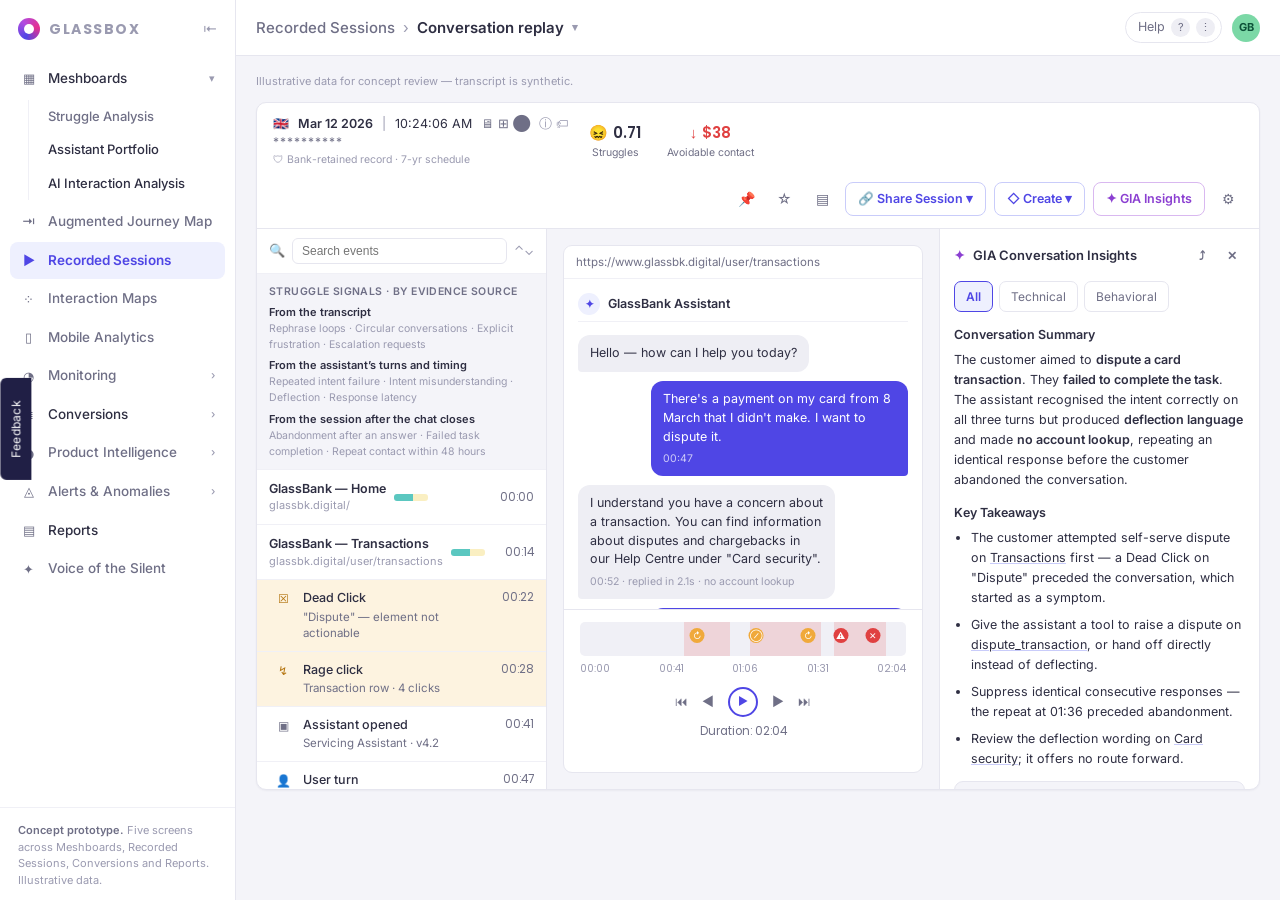
==== commit 372b0fd2: "Stage 1: observed-only cost model and evidence-source signal grouping Cost model. The prototype no l" ====
--- a/conversation.html
+++ b/conversation.html
@@ -76,13 +76,13 @@
             <div class="evsearch"><span style="color:var(--faint)">🔍</span><input placeholder="Search events" aria-label="Search events"><span style="color:var(--faint)">⌃⌄</span></div>
 
             <div class="siglegend">
-              <h5>Struggle signals</h5>
-              <div class="sigfam"><div class="fam">Repetition and repair</div>
-                <div class="sigs">Rephrase loop · Circular conversation · Repeated intent failure</div></div>
-              <div class="sigfam"><div class="fam">Sentiment and explicit signals</div>
-                <div class="sigs">Sentiment decline · Explicit frustration · Escalation requested</div></div>
-              <div class="sigfam"><div class="fam">Outcome signals</div>
-                <div class="sigs">Abandonment after answer · Failed task completion · Intent misunderstanding</div></div>
+              <h5>Struggle signals · by evidence source</h5>
+              <div class="sigfam"><div class="fam">From the transcript</div>
+                <div class="sigs">Rephrase loops · Circular conversations · Explicit frustration · Escalation requests</div></div>
+              <div class="sigfam"><div class="fam">From the assistant&rsquo;s turns and timing</div>
+                <div class="sigs">Repeated intent failure · Intent misunderstanding · Deflection · Response latency</div></div>
+              <div class="sigfam"><div class="fam">From the session after the chat closes</div>
+                <div class="sigs">Abandonment after an answer · Failed task completion · Repeat contact within 48 hours</div></div>
             </div>
 
             <div class="pagerow"><div><div class="t">GlassBank — Home</div><div class="u">glassbk.digital/</div></div>
@@ -98,17 +98,16 @@
             <div class="ev"><span class="ei">👤</span><div><div class="en">User turn</div><div class="ed">Rephrase of same intent</div></div><span class="et">01:06</span></div>
             <div class="ev flag"><span class="ei">↻</span><div><div class="en">Rephrase loop</div><div class="ed">2nd attempt, same intent</div></div><span class="et">01:06</span></div>
             <div class="ev"><span class="ei">✦</span><div><div class="en">Assistant turn</div><div class="ed">1.9s · no backend call</div></div><span class="et">01:11</span></div>
-            <div class="ev"><span class="ei">⊘</span><div><div class="en">Deflection phrasing<span class="evtag">evidence</span></div><div class="ed">"you'll need to contact us"</div></div><span class="et">01:11</span></div>
+            <div class="ev flag"><span class="ei">⊘</span><div><div class="en">Deflection</div><div class="ed">"you'll need to contact us"</div></div><span class="et">01:11</span></div>
             <div class="ev flag"><span class="ei">!</span><div><div class="en">Explicit frustration</div><div class="ed">"I don't want an article"</div></div><span class="et">01:12</span></div>
             <div class="ev"><span class="ei">👤</span><div><div class="en">User turn</div><div class="ed">Rephrase of same intent</div></div><span class="et">01:31</span></div>
             <div class="ev flag"><span class="ei">↻</span><div><div class="en">Rephrase loop</div><div class="ed">3rd attempt, same intent</div></div><span class="et">01:31</span></div>
-            <div class="ev flag"><span class="ei">↘</span><div><div class="en">Sentiment decline</div><div class="ed">Across turns 2–4</div></div><span class="et">01:33</span></div>
             <div class="ev bad"><span class="ei">⟳</span><div><div class="en">Circular conversation</div><div class="ed">Identical response returned</div></div><span class="et">01:36</span></div>
             <div class="ev bad"><span class="ei">⚠</span><div><div class="en">Repeated intent failure</div><div class="ed">dispute_transaction · 3 turns</div></div><span class="et">01:36</span></div>
             <div class="ev bad"><span class="ei">✕</span><div><div class="en">Abandonment after answer</div><div class="ed">Closed without escalating</div></div><span class="et">01:52</span></div>
             <div class="ev bad"><span class="ei">⊗</span><div><div class="en">Failed task completion</div><div class="ed">Dispute never raised</div></div><span class="et">02:00</span></div>
             <div class="ev"><span class="ei">↩</span><div><div class="en">Page exit</div><div class="ed">Left the Transactions page</div></div><span class="et">02:04</span></div>
-            <div class="ev flag"><span class="ei">☎</span><div><div class="en">Contact centre call</div><div class="ed">Next day · same topic</div></div><span class="et">+1 day</span></div>
+            <div class="ev"><span class="ei">◌</span><div><div class="en">Phone contact<span class="evtag">not captured</span></div><div class="ed">Outside the session record</div></div><span class="et">—</span></div>
           </div>
 
           <div class="stage">
--- a/styles.css
+++ b/styles.css
@@ -319,12 +319,6 @@
 }
 .info:hover::after,.info:focus-visible::after{opacity:1;visibility:visible}
 .info.tip-left::after{left:auto;right:-8px;transform:none}
-.info.src{
-  display:inline-block;margin-left:6px;padding:1px 5px;border-radius:4px;
-  background:var(--grey-chip);color:var(--dim);font-size:9.5px;font-weight:600;
-  letter-spacing:.02em;vertical-align:1px
-}
-.srclegend{font-size:11px;color:var(--faint);padding:0 16px 13px;line-height:1.5}
 
 /* capture tier chips (Tier 1 day one · Tier 2 assistant event schema) */
 .tier{display:inline-block;margin-left:6px;padding:1px 6px;border-radius:4px;
@@ -436,3 +430,25 @@
 .flinks a{border:1px solid var(--border);border-radius:7px;padding:7px 11px;
   font-size:12px;font-weight:600;text-decoration:none}
 .flinks a:hover{background:var(--indigo-soft)}
+
+.changed{display:grid;grid-template-columns:repeat(4,1fr);gap:12px;margin-top:10px}
+@media(max-width:900px){.changed{grid-template-columns:1fr 1fr}}
+.chg{background:var(--card);border:1px solid var(--border);border-radius:10px;
+  box-shadow:var(--shadow);padding:13px 14px}
+.chg .lbl{font-size:11px;color:var(--dim);line-height:1.35;min-height:30px}
+.chg .val{font-family:Poppins;font-size:22px;font-weight:600;margin-top:4px}
+.chg .cmp{font-size:11px;color:var(--faint);margin-top:3px}
+.chg .delta{margin-left:6px}
+
+.unclass{background:var(--card);border:1px solid var(--border);border-radius:10px;
+  box-shadow:var(--shadow);padding:4px 18px}
+.uncl{display:flex;gap:14px;padding:13px 0;border-bottom:1px solid var(--border-soft);align-items:flex-start}
+.unclass .uncl:last-child{border-bottom:none}
+.uncl .un-i{width:150px;flex:0 0 150px;font-size:13px;font-weight:600}
+.uncl .un-v{width:96px;flex:0 0 96px;font-family:Poppins;font-size:13px;font-weight:600;color:var(--dim)}
+.uncl .un-w{flex:1;font-size:12px;color:var(--dim);line-height:1.55}
+
+.repfoot{margin-top:26px;padding-top:16px;border-top:1px solid var(--border)}
+.repfoot .acts{display:flex;gap:8px;margin-top:12px;flex-wrap:wrap}
+.repfoot .acts button{border:1px solid var(--indigo-line);background:var(--card);
+  color:var(--indigo);border-radius:7px;padding:7px 13px;font-size:12.5px;font-weight:600}
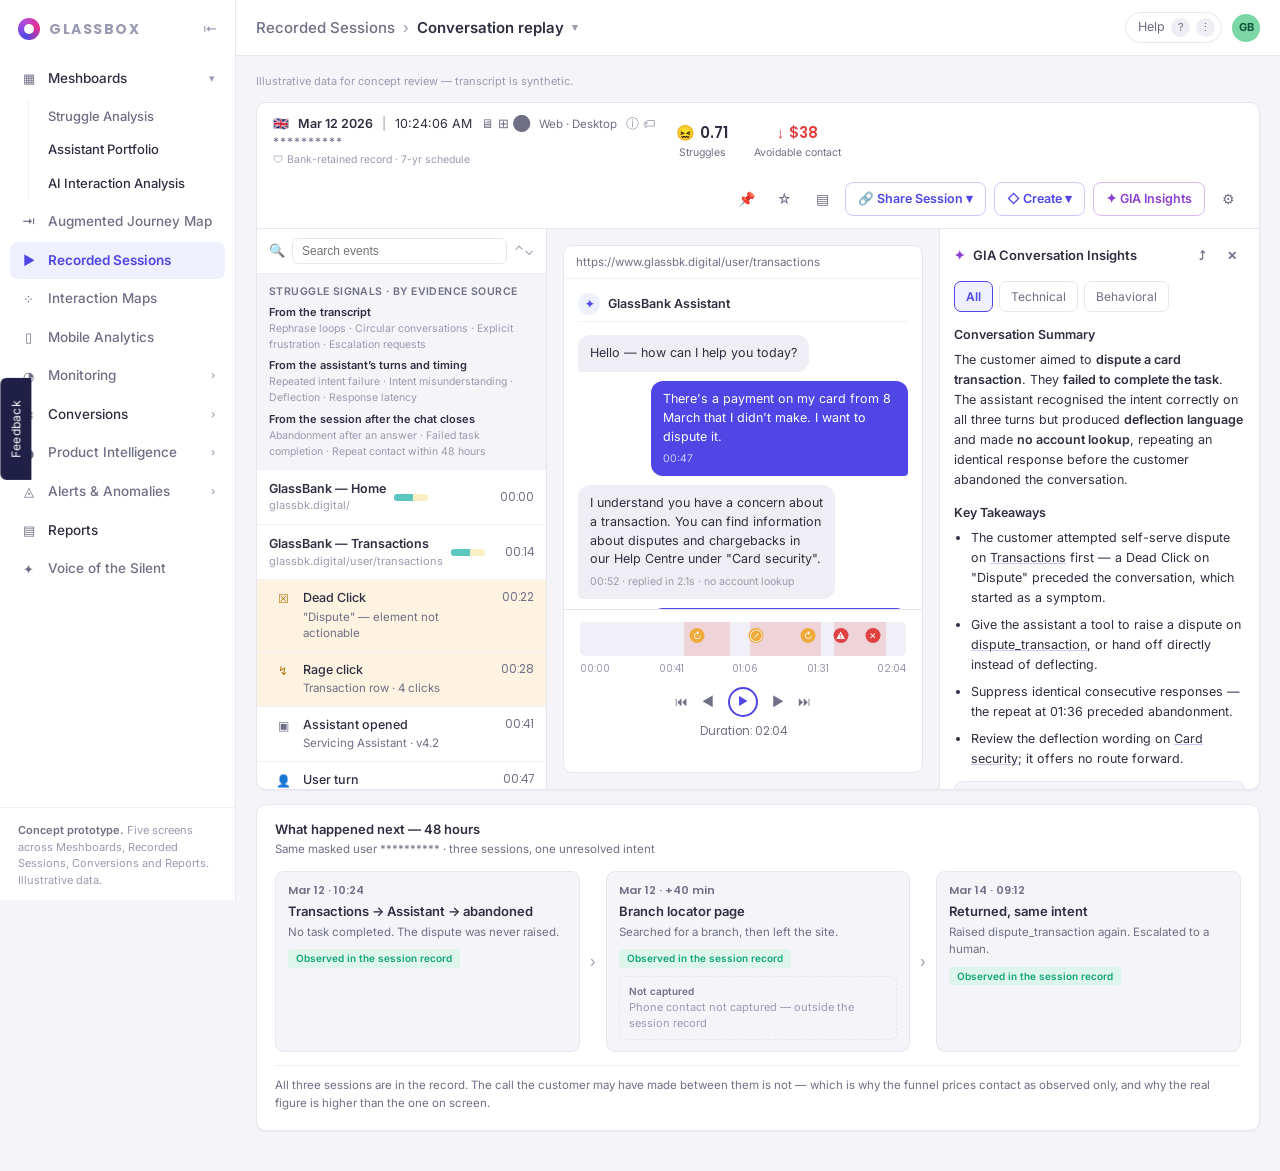
==== commit dfb9cdef: "Stage 2: after-the-conversation timeline and corrected capture tiers A. User timeline strip beneath " ====
--- a/conversation.html
+++ b/conversation.html
@@ -55,7 +55,7 @@
         <div class="rhead">
           <div>
             <div class="meta"><span>🇬🇧</span><span class="date">Mar 12 2026</span><span style="color:var(--faint)">|</span>
-              <span>10:24:06 AM</span><span style="color:var(--dim)">🖥 ⊞ ⬤</span><span style="color:var(--faint)">ⓘ 🏷</span></div>
+              <span>10:24:06 AM</span><span style="color:var(--dim)">🖥 ⊞ ⬤</span><span style="color:var(--dim);font-size:11.5px">Web · Desktop</span><span style="color:var(--faint)">ⓘ 🏷</span></div>
             <div class="uid">**********</div>
             <div class="guard">🛡 Bank-retained record · 7-yr schedule</div>
           </div>
@@ -189,8 +189,8 @@
                   <li><em>Deflection phrasing matched on 2 turns</em><span class="tier t1">Tier 1</span></li>
                   <li><em>No state change on the account after the conversation</em><span class="tier t1">Tier 1</span></li>
                   <li><em>Identical consecutive response repeated before abandonment</em><span class="tier t1">Tier 1</span></li>
-                  <li><em>Intent recognised at 0.91 on all turns</em><span class="tier t2">Tier 2</span></li>
-                  <li><em>No backend call during the conversation</em><span class="tier t2">Tier 2</span></li>
+                  <li><em>Intent recognised at 0.91 on all turns</em><span class="tier t1">Tier 1</span></li>
+                  <li><em>No backend call during the conversation</em><span class="tier t1">Tier 1</span></li>
                 </ul>
                 <div class="tierkey">Tier 1 — from the session record, day one, no assistant integration<br>
                   Tier 2 — needs the optional assistant event schema</div>
@@ -202,6 +202,8 @@
 
         </div>
       </div>
+
+      <div class="utl" id="userTimeline"></div>
     </div>
   </main>
 </div>
--- a/styles.css
+++ b/styles.css
@@ -452,3 +452,28 @@
 .repfoot .acts{display:flex;gap:8px;margin-top:12px;flex-wrap:wrap}
 .repfoot .acts button{border:1px solid var(--indigo-line);background:var(--card);
   color:var(--indigo);border-radius:7px;padding:7px 13px;font-size:12.5px;font-weight:600}
+
+/* ---------- what happened next: user timeline strip ---------- */
+.utl{background:var(--card);border:1px solid var(--border);border-radius:10px;
+  box-shadow:var(--shadow);padding:15px 18px 17px;margin-top:14px}
+.utl h3{margin:0;font-size:13px;font-weight:600}
+.utl .utl-sub{font-size:11.5px;color:var(--dim);margin-top:2px}
+.utl-row{display:grid;grid-template-columns:1fr auto 1fr auto 1fr;align-items:stretch;
+  gap:10px;margin-top:14px}
+.utl-arrow{align-self:center;color:var(--faint);font-size:15px}
+.utl-step{border:1px solid var(--border);border-radius:9px;padding:11px 12px;background:var(--bg)}
+.utl-when{font-family:Poppins;font-size:11px;font-weight:600;color:var(--dim)}
+.utl-what{font-size:13px;font-weight:600;margin-top:3px}
+.utl-detail{font-size:11.5px;color:var(--dim);line-height:1.5;margin-top:3px}
+.utl-cap{display:inline-block;margin-top:8px;padding:2px 8px;border-radius:4px;
+  font-size:10px;font-weight:600}
+.utl-cap.observed{background:var(--green-soft);color:var(--green)}
+.utl-gap{margin-top:8px;padding:7px 9px;border:1px dashed var(--border);border-radius:6px;
+  background:transparent;font-size:11px;color:var(--faint);line-height:1.45}
+.utl-gap b{display:block;color:var(--dim);font-weight:600;font-size:10px;margin-bottom:2px}
+.utl-foot{margin-top:13px;padding-top:11px;border-top:1px solid var(--border-soft);
+  font-size:11.5px;color:var(--dim);line-height:1.55}
+@media(max-width:900px){
+  .utl-row{grid-template-columns:1fr}
+  .utl-arrow{display:none}
+}
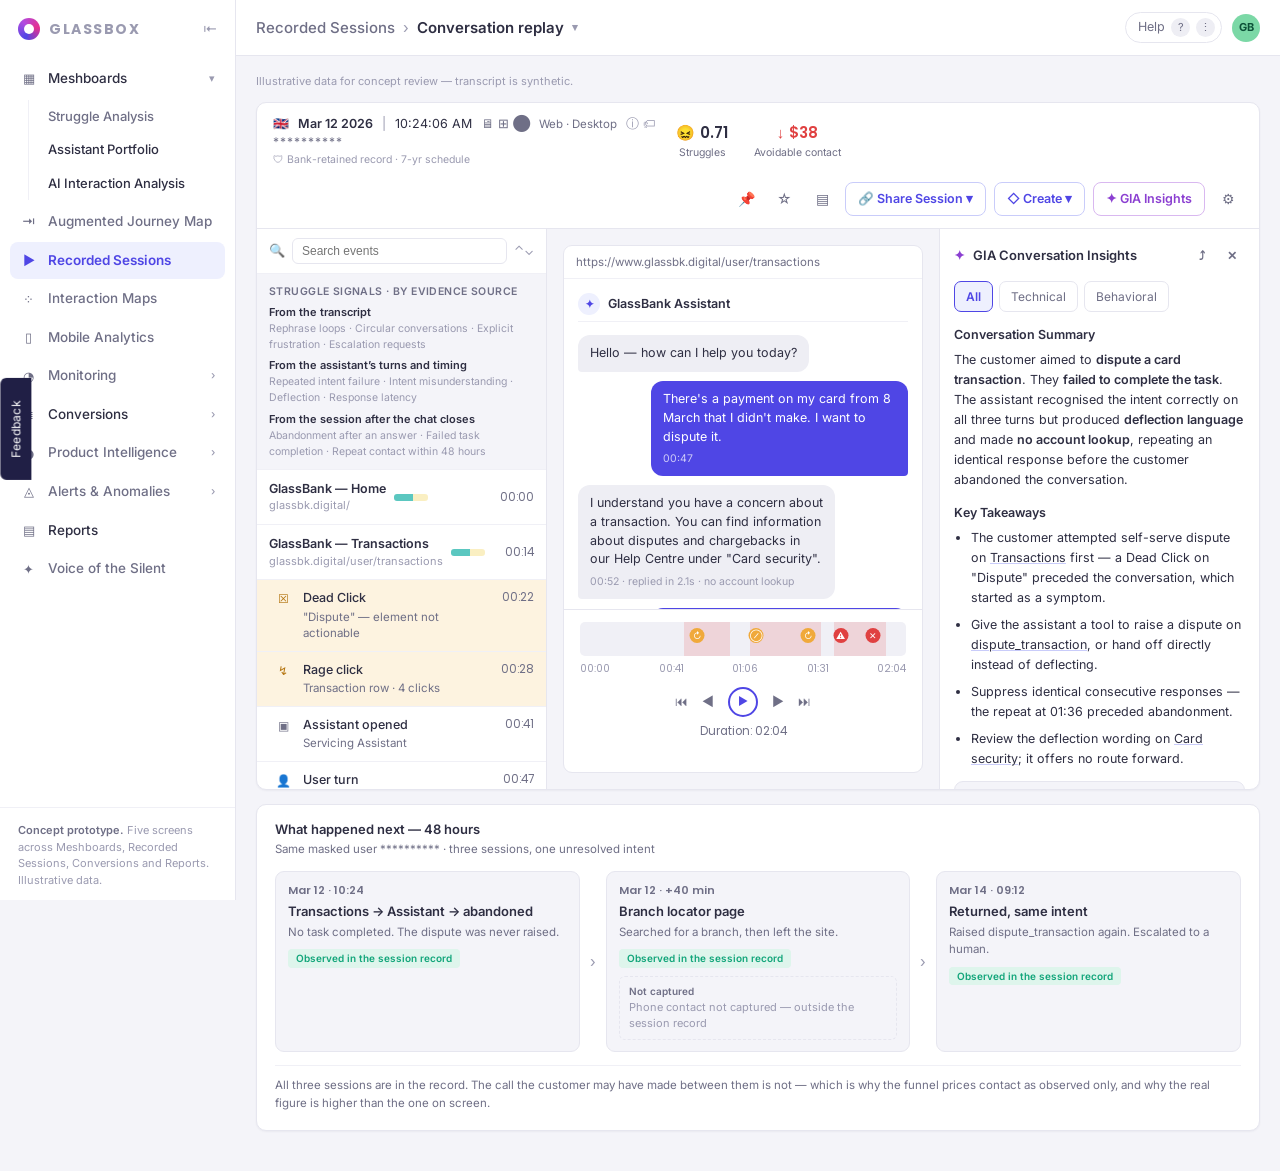
==== commit 929f8da7: "Attribute the version: Tier 1 finds the change, Tier 2 names it The Prompt / policy cause claimed th" ====
--- a/conversation.html
+++ b/conversation.html
@@ -92,7 +92,7 @@
 
             <div class="ev flag"><span class="ei">☒</span><div><div class="en">Dead Click</div><div class="ed">"Dispute" — element not actionable</div></div><span class="et">00:22</span></div>
             <div class="ev flag"><span class="ei">↯</span><div><div class="en">Rage click</div><div class="ed">Transaction row · 4 clicks</div></div><span class="et">00:28</span></div>
-            <div class="ev"><span class="ei">▣</span><div><div class="en">Assistant opened</div><div class="ed">Servicing Assistant · v4.2</div></div><span class="et">00:41</span></div>
+            <div class="ev"><span class="ei">▣</span><div><div class="en">Assistant opened</div><div class="ed">Servicing Assistant</div></div><span class="et">00:41</span></div>
             <div class="ev"><span class="ei">👤</span><div><div class="en">User turn</div><div class="ed">Intent: dispute_transaction · 0.91</div></div><span class="et">00:47</span></div>
             <div class="ev"><span class="ei">✦</span><div><div class="en">Assistant turn</div><div class="ed">2.1s · no backend call</div></div><span class="et">00:52</span></div>
             <div class="ev"><span class="ei">👤</span><div><div class="en">User turn</div><div class="ed">Rephrase of same intent</div></div><span class="et">01:06</span></div>
@@ -183,18 +183,9 @@
               <div class="top"><span style="color:var(--red)">⚑</span><span class="name">Missing tooling</span><span class="conf">87% confidence</span></div>
               <div class="cluster"><b>Cluster classification</b> — 4,212 conversations share this
                 signature this month. The cause is assigned to the cluster, not to this conversation alone.</div>
-              <div class="why">
-                Consistent with a missing capability:
-                <ul class="evlist">
-                  <li><em>Deflection phrasing matched on 2 turns</em><span class="tier t1">Tier 1</span></li>
-                  <li><em>No state change on the account after the conversation</em><span class="tier t1">Tier 1</span></li>
-                  <li><em>Identical consecutive response repeated before abandonment</em><span class="tier t1">Tier 1</span></li>
-                  <li><em>Intent recognised at 0.91 on all turns</em><span class="tier t1">Tier 1</span></li>
-                  <li><em>No backend call during the conversation</em><span class="tier t1">Tier 1</span></li>
-                </ul>
-                <div class="tierkey">Tier 1 — from the session record, day one, no assistant integration<br>
-                  Tier 2 — needs the optional assistant event schema</div>
-              </div>
+              <!-- Evidence, tier chips and the tier key all render from
+                   data.js via app.js, so the chip component lives in one place. -->
+              <div class="why" id="replayEvidence"></div>
             </div>
 
             <div class="askbox">Ask a question about this conversation<span class="go">→</span></div>
--- a/styles.css
+++ b/styles.css
@@ -4,7 +4,7 @@
   --bg:#F4F4F9; --card:#FFFFFF; --border:#E6E6EF; --border-soft:#F0F0F6;
   --text:#2E2E42; --dim:#6F6F86; --faint:#9A9AB0;
   --indigo:#4F46E5; --indigo-soft:#EEF0FE; --indigo-line:#C9CCFA;
-  --navy:#201F45; --pink:#E5308F;
+  --navy:#201F45; --pink:#E5308F; --pink-soft:#FDE7F2;
   --amber:#F0A93B; --amber-soft:#FDF3E0;
   --red:#E04141; --red-band:rgba(224,65,65,.16); --red-soft:#FBE3E3;
   --green:#12A57A; --green-soft:#DEF5EC;
@@ -18,6 +18,7 @@
     --text:#E8E8F2; --dim:#A5A5BE; --faint:#7C7C97;
     --indigo:#8F87FF; --indigo-soft:#26244A; --indigo-line:#3B3770;
     --grey-chip:#2C2A4A; --yellow-chip:#4A3F1A; --green-soft:#123A2E; --red-soft:#3D1E1E; --amber-soft:#3A2C14;
+    --pink-soft:#3A1730;
     --shadow:0 1px 2px rgba(0,0,0,.3);
   }
 }
@@ -26,6 +27,7 @@
   --text:#E8E8F2; --dim:#A5A5BE; --faint:#7C7C97;
   --indigo:#8F87FF; --indigo-soft:#26244A; --indigo-line:#3B3770;
   --grey-chip:#2C2A4A; --yellow-chip:#4A3F1A; --green-soft:#123A2E; --red-soft:#3D1E1E; --amber-soft:#3A2C14;
+    --pink-soft:#3A1730;
   --shadow:0 1px 2px rgba(0,0,0,.3);
 }
 
@@ -321,10 +323,11 @@
 .info.tip-left::after{left:auto;right:-8px;transform:none}
 
 /* capture tier chips (Tier 1 day one · Tier 2 assistant event schema) */
-.tier{display:inline-block;margin-left:6px;padding:1px 6px;border-radius:4px;
-  font-size:10px;font-weight:600;font-family:Inter,sans-serif;vertical-align:1px;white-space:nowrap}
-.tier.t1{background:var(--green-soft);color:var(--green)}
-.tier.t2{background:var(--grey-chip);color:var(--dim)}
+.tier{display:inline-block;margin-left:6px;padding:0 5px;border-radius:4px;
+  font-size:10px;font-weight:600;font-family:Inter,sans-serif;vertical-align:1px;white-space:nowrap;
+  letter-spacing:.02em;background:transparent;border:1px solid transparent}
+.tier.t1{border-color:var(--border);color:var(--dim)}
+.tier.t2{background:var(--pink-soft);border-color:var(--pink);color:var(--pink)}
 .evlist{margin:8px 0 0;padding:0;list-style:none}
 .evlist li{font-size:12px;color:var(--dim);line-height:1.5;padding:3px 0}
 .evlist li em{color:var(--text);font-style:normal;font-weight:500}
@@ -379,7 +382,7 @@
 .step .lab .n{font-family:Poppins;font-weight:600;font-size:14px}
 .step .lab .nm{font-weight:500}
 .step .bar{height:34px;border-radius:5px;background:var(--indigo);opacity:.85}
-.drop{font-size:11.5px;color:var(--red);margin:6px 0 12px;padding-left:2px}
+.drop{font-size:11.5px;color:var(--dim);margin:6px 0 12px;padding-left:2px}
 .impact .line{display:flex;justify-content:space-between;padding:8px 0;border-bottom:1px solid var(--border-soft);font-size:12.5px}
 .impact .line:last-child{border-bottom:none}
 .impact .line b{font-family:Poppins;font-weight:600}
@@ -477,3 +480,8 @@
   .utl-row{grid-template-columns:1fr}
   .utl-arrow{display:none}
 }
+
+.step-note{font-size:11px;color:var(--dim);margin-top:5px;line-height:1.45}
+.line-note{font-size:10.5px;color:var(--faint);font-style:normal}
+.tot-note{font-size:11px;color:var(--dim);line-height:1.5;margin-top:8px}
+.score-dir{font-size:11px;color:var(--dim);margin-top:4px}
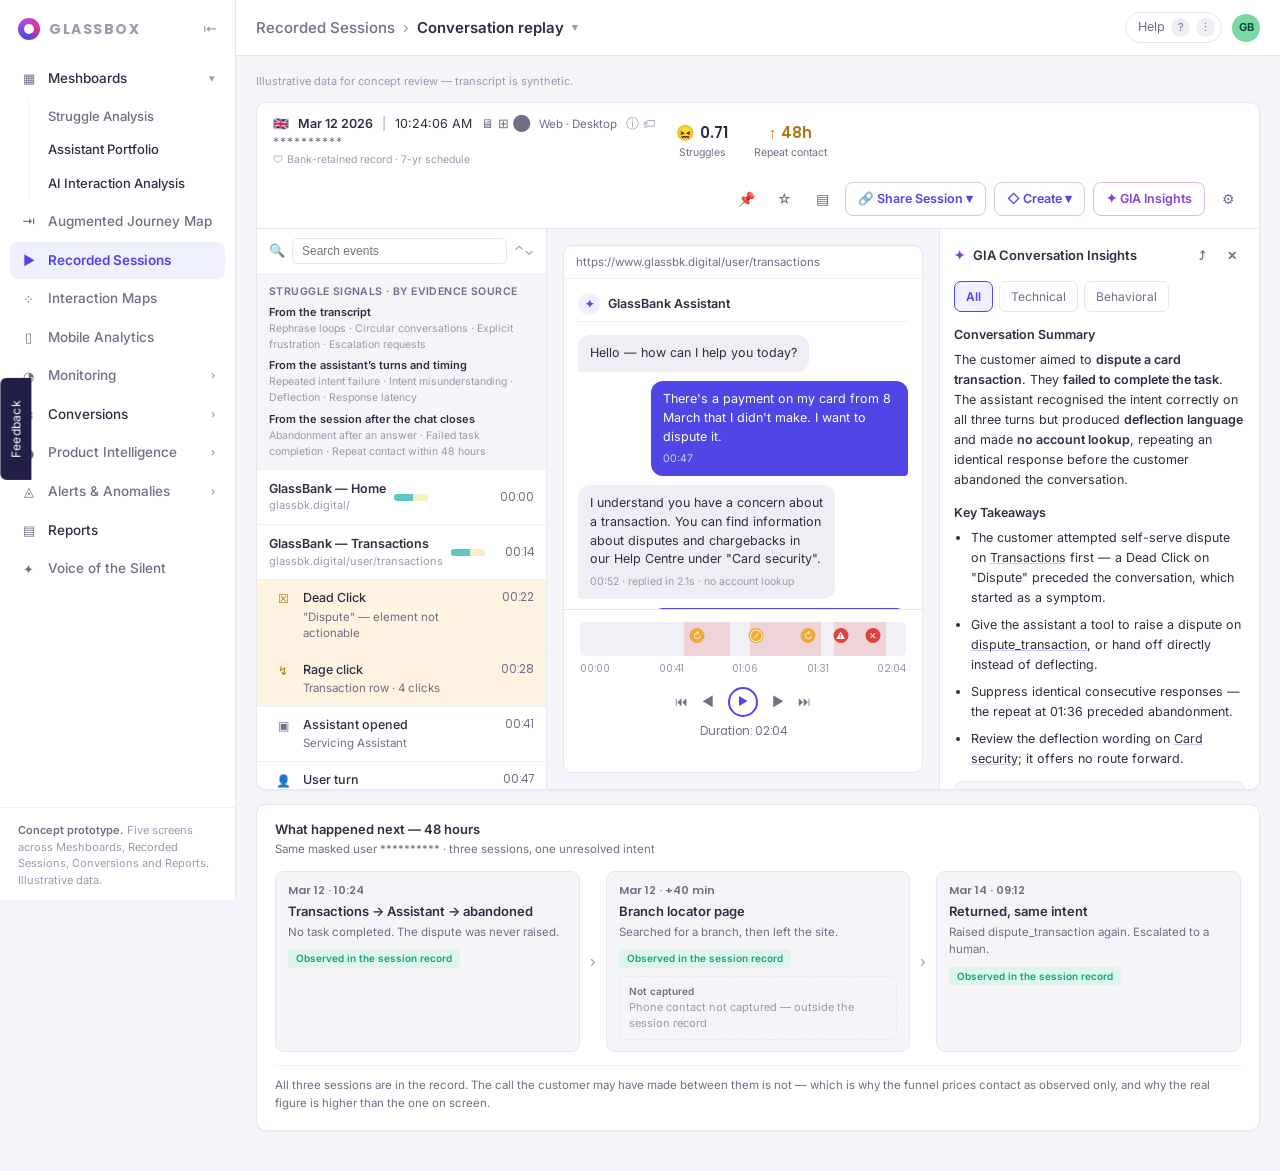
==== commit 5718cf4d: "Replay header: drop the $38, state a signal instead The session header priced this conversation at $" ====
--- a/conversation.html
+++ b/conversation.html
@@ -60,7 +60,7 @@
             <div class="guard">🛡 Bank-retained record · 7-yr schedule</div>
           </div>
           <div class="stat"><div class="n">😖 <span data-bind="replay.struggleScore">0.71</span></div><div class="c">Struggles</div></div>
-          <div class="stat"><div class="n" style="color:var(--red)">↓ <span data-bind="replay.avoidableContact">$38</span></div><div class="c">Avoidable contact</div></div>
+          <div class="stat"><div class="n" style="color:var(--amber-ink)">↑ <span data-bind="replay.repeatContact">48h</span></div><div class="c">Repeat contact</div></div>
           <div class="acts">
             <button class="iconbtn" aria-label="Pin">📌</button><button class="iconbtn" aria-label="Favourite">☆</button><button class="iconbtn" aria-label="List">▤</button>
             <span class="pill">🔗 Share Session ▾</span>
--- a/styles.css
+++ b/styles.css
@@ -4,7 +4,7 @@
   --bg:#F4F4F9; --card:#FFFFFF; --border:#E6E6EF; --border-soft:#F0F0F6;
   --text:#2E2E42; --dim:#6F6F86; --faint:#9A9AB0;
   --indigo:#4F46E5; --indigo-soft:#EEF0FE; --indigo-line:#C9CCFA;
-  --navy:#201F45; --pink:#E5308F; --pink-soft:#FDE7F2;
+  --navy:#201F45; --pink:#E5308F; --pink-soft:#FDE7F2; --amber-ink:#B47510;
   --amber:#F0A93B; --amber-soft:#FDF3E0;
   --red:#E04141; --red-band:rgba(224,65,65,.16); --red-soft:#FBE3E3;
   --green:#12A57A; --green-soft:#DEF5EC;
@@ -18,7 +18,7 @@
     --text:#E8E8F2; --dim:#A5A5BE; --faint:#7C7C97;
     --indigo:#8F87FF; --indigo-soft:#26244A; --indigo-line:#3B3770;
     --grey-chip:#2C2A4A; --yellow-chip:#4A3F1A; --green-soft:#123A2E; --red-soft:#3D1E1E; --amber-soft:#3A2C14;
-    --pink-soft:#3A1730;
+    --pink-soft:#3A1730; --amber-ink:#F0A93B;
     --shadow:0 1px 2px rgba(0,0,0,.3);
   }
 }
@@ -27,7 +27,7 @@
   --text:#E8E8F2; --dim:#A5A5BE; --faint:#7C7C97;
   --indigo:#8F87FF; --indigo-soft:#26244A; --indigo-line:#3B3770;
   --grey-chip:#2C2A4A; --yellow-chip:#4A3F1A; --green-soft:#123A2E; --red-soft:#3D1E1E; --amber-soft:#3A2C14;
-    --pink-soft:#3A1730;
+    --pink-soft:#3A1730; --amber-ink:#F0A93B;
   --shadow:0 1px 2px rgba(0,0,0,.3);
 }
 
@@ -294,6 +294,10 @@
 /* date range picker */
 .range-picker{position:relative;display:flex;flex-direction:column;align-items:flex-end;gap:3px}
 .range-picker .pill{cursor:pointer}
+/* same control as the range picker, anchored to the left of the filter bar */
+.picker{position:relative;display:inline-flex}
+.picker .pill{cursor:pointer}
+.picker .rp-menu{left:0;right:auto;width:220px}
 .rp-updated{font-size:11px;color:var(--faint);text-align:right}
 .rp-menu{
   position:absolute;top:36px;right:0;z-index:80;width:240px;
@@ -354,6 +358,26 @@
 .seg button+button{border-left:1px solid var(--border)}
 .seg button:hover{background:var(--border-soft)}
 .seg button.on{background:var(--indigo-soft);color:var(--indigo);font-weight:600}
+
+/* regression alert banner (dashboard) — the warning treatment, not the error
+   red: this is a signal Glassbox emits into Pulse, not an outage. */
+.alertbar{display:flex;align-items:flex-start;gap:11px;background:var(--amber-soft);
+  border:1px solid var(--amber);border-left-width:3px;border-radius:9px;
+  padding:11px 13px;margin-bottom:14px}
+.alertbar .ab-ico{color:var(--amber-ink);font-size:15px;line-height:1.35;flex:none}
+.alertbar .ab-body{flex:1;min-width:0}
+.alertbar .ab-line{font-size:12.5px;line-height:1.55;color:var(--text)}
+.alertbar .ab-line b{font-weight:600;color:var(--amber-ink)}
+.alertbar .ab-line i{font-style:normal;font-weight:600}
+.alertbar .ab-when{white-space:nowrap}
+.alertbar .src{font-size:11px;color:var(--dim);line-height:1.5;margin-top:4px}
+.alertbar .ab-acts{display:flex;gap:8px;margin-top:9px;flex-wrap:wrap}
+.alertbar .ab-acts button{border:1px solid var(--amber);background:var(--card);
+  color:var(--amber-ink);border-radius:7px;padding:5px 10px;font-size:12px;font-weight:600;
+  cursor:pointer;font-family:inherit}
+.alertbar .ab-x{flex:none;border:0;background:none;color:var(--dim);font-size:12px;
+  line-height:1;padding:3px 4px;cursor:pointer;border-radius:5px;font-family:inherit}
+.alertbar .ab-x:hover{color:var(--text)}
 
 /* backlog actions */
 .ticket .acts{display:flex;gap:8px;margin-top:11px;flex-wrap:wrap}
